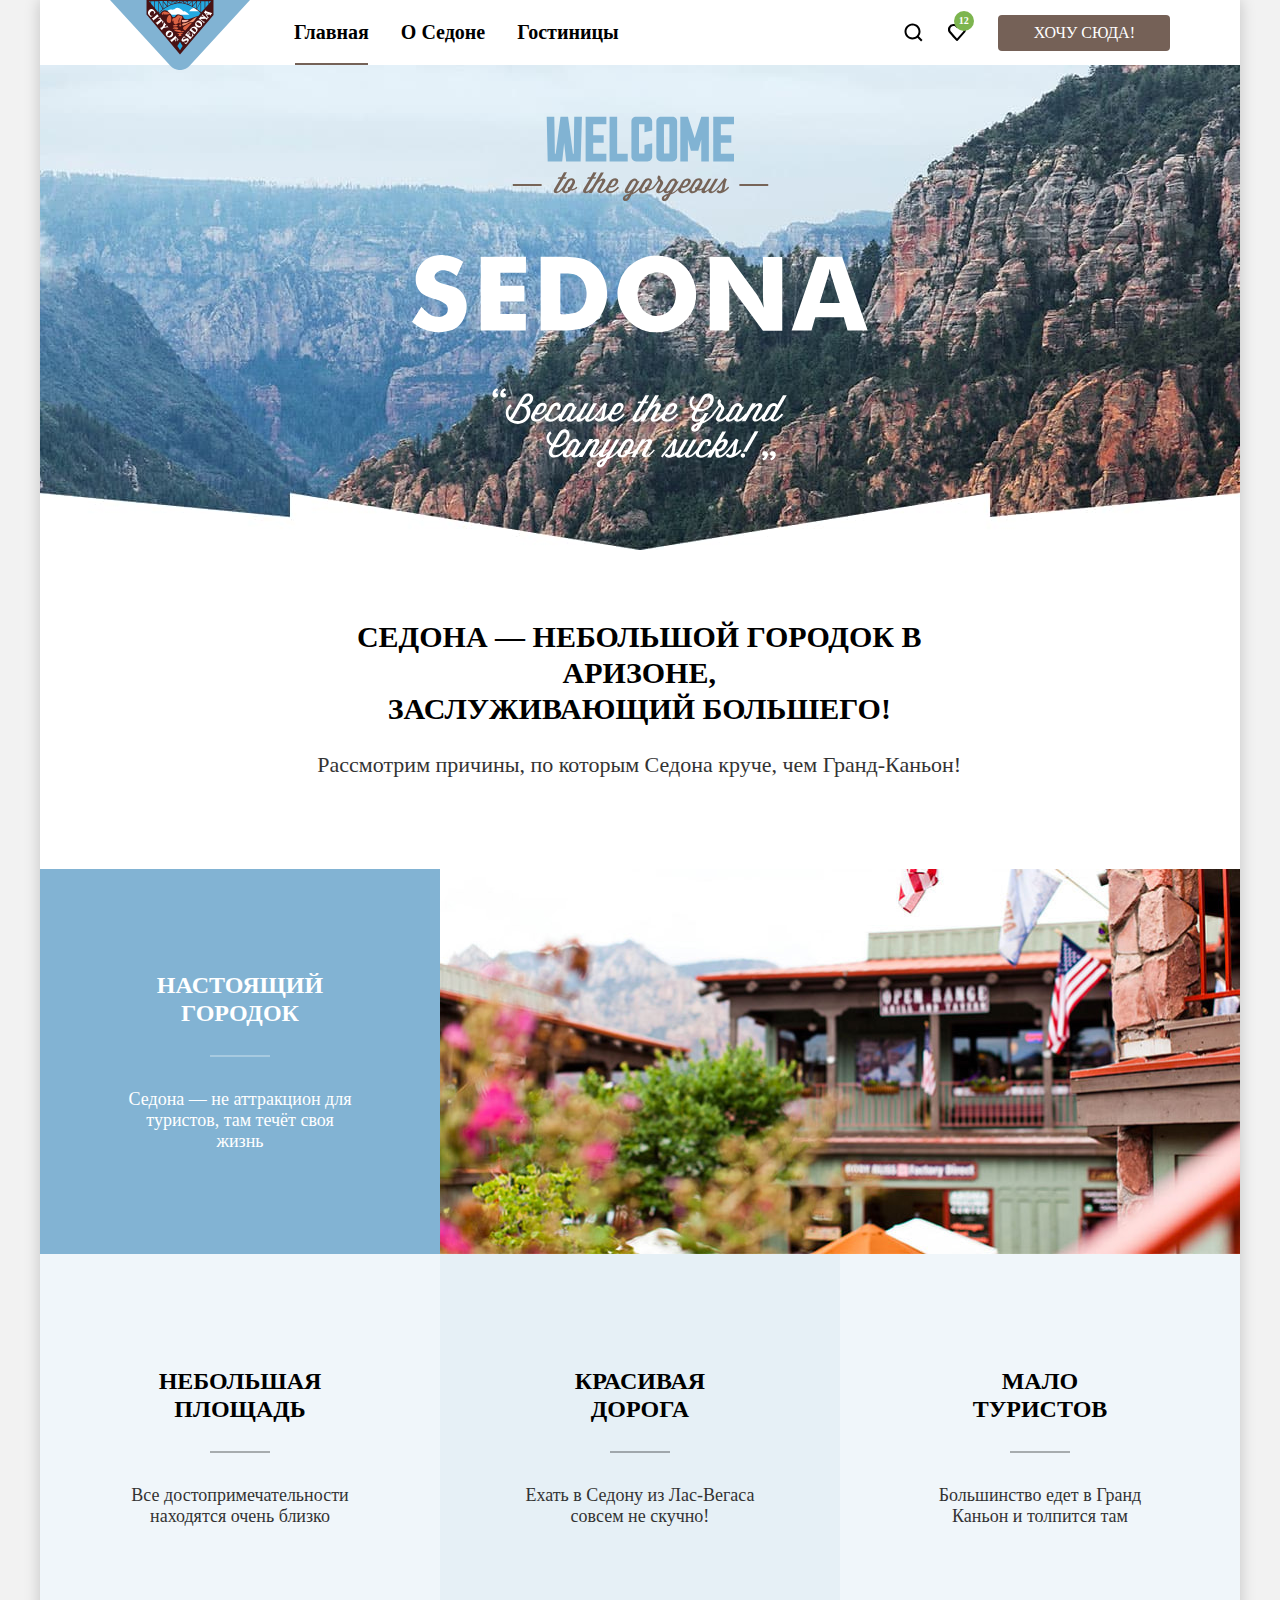
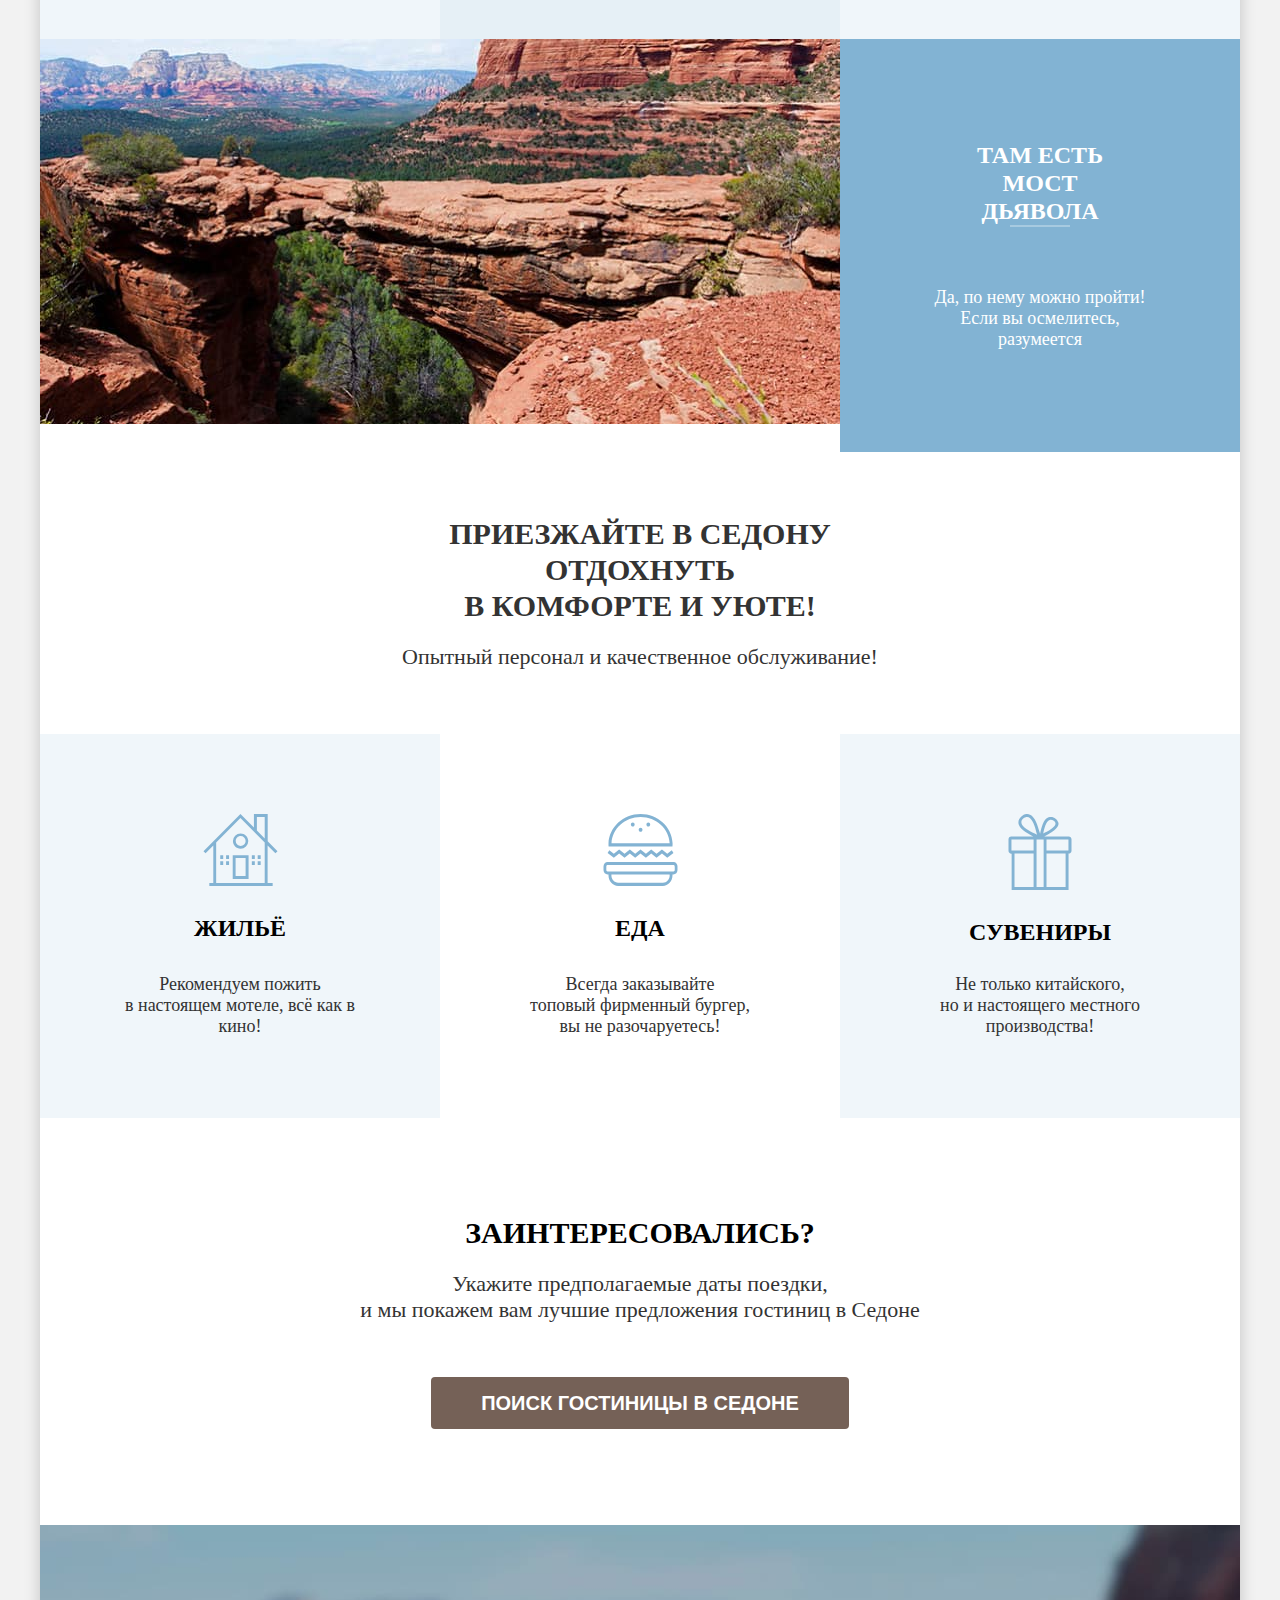
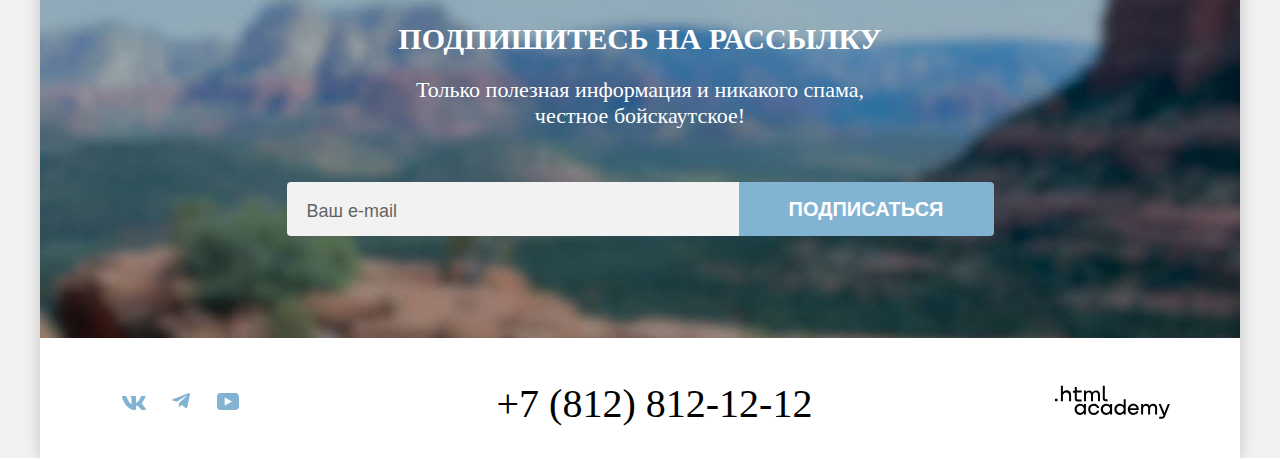
==== index.html @ 68b3a7fa "Фикс" ====
<!DOCTYPE html>
<html lang="ru">

  <head>
    <meta charset="utf-8">
    <meta http-equiv="X-UA-Compatible" content="IE=edge">
    <meta name="viewport" content="width=device-width, initial-scale=1.0">
    <title>HTML Academy: Седона</title>
    <link rel="stylesheet" href="styles/styles.css">
    <link rel="icon" href="favicon.ico">
    <link rel="icon" type="image/png" href="images/favicon.png">
  </head>

  <body>
    <header class="page-header" data-test="header">
      <nav class="navigation">
        <a href="index.html" class="logo">
          <img src="images/logo.svg" alt="Логотип города Седона" width="140" height="70">
        </a>
        <ul class="navigation-list">
          <li class="navigation-item">
            <a class="navigation-link current-link" href="index.html">Главная</a>
          </li>
          <li class="navigation-item">
            <a class="navigation-link" href="#">О Седоне</a>
          </li>
          <li class="navigation-item">
            <a class="navigation-link" href="catalog.html">Гостиницы</a>
          </li>
        </ul>
        <ul class="navigation-list navigation-user">
          <li class="navigation-item">
            <a class="navigation-link navigation-search" href="#">
              <span class="visually-hidden">
                Поиск
              </span>
            </a>
          </li>
          <li class="navigation-item">
            <a class="navigation-link navigation-favourite" href="#">
              <span class="visually-hidden">
                Понравилось
              </span>
              <span class="favourite-count">12</span>
            </a>
          </li>
        </ul>
        <div class="link-wrapper">
          <a class="booking-hotel" href="#">Хочу сюда!</a>
        </div>
      </nav>
    </header>
    <main class="main main-container" data-test="main">
      <div class="page-container">
        <section class="hero" data-test="hero">
          <h1 class="visually-hidden">Отдых в Седоне</h1>
          <div class="hero-image-wrapper">
            <img class="hero-image" src="images/hero-title.svg" width="457" height="352"
              alt="Добро пожаловать в великолепную Седону, Потому что Гранд-Каньон отстой!">
          </div>
        </section>
        <section class="advantage" id="advantage" data-test="advantages">
          <div class="hero-wrapper">
            <h2 class="hero-subtitle">Седона — небольшой городок в Аризоне,<br>
              заслуживающий большего!</h2>
            <p class="hero-description">Рассмотрим причины, по которым Седона круче, чем Гранд-Каньон!</p>
          </div>
          <div class="advantage-photo-wrapper">
            <div class="advantage-item advantage-text-wrapper">
              <h3 class="advantage-h3 advantage-photo-h3">Настоящий городок</h3>
              <p>Седона — не аттракцион для туристов, там течёт своя жизнь</p>
            </div>
            <div class="advantage-img">
              <img src="images/photo-1.jpg" alt="Фото города" width="800" height="385">
            </div>
          </div>
          <div class="advantage-card-wrapper">
            <div class="advantage-item">
              <h3 class="advantage-h3 advantage-h3-separator">Небольшая площадь</h3>
              <p class="advantage-card-p">Все достопримечательности находятся очень близко</p>
            </div>
            <div class="advantage-item">
              <h3 class="advantage-h3 advantage-h3-separator">Красивая дорога</h3>
              <p class=" advantage-card-p">Ехать в Седону из Лас-Вегаса совсем не скучно!</p>
            </div>
            <div class="advantage-item">
              <h3 class="advantage-h3 advantage-h3-separator">Мало туристов</h3>
              <p class=" advantage-card-p">Большинство едет в Гранд Каньон и толпится там</p>
            </div>
          </div>
          <div class="advantage-photo-wrapper">
            <div class="advantage-img">
              <img src="images/photo-2.jpg" alt="Фото каньона" width="800" height="385">
            </div>
            <div class="advantage-item advantage-text-wrapper">
              <h3 class="advantage-h3 dvantage-photo-h3">Там есть<br> мост дьявола</h3>
              <p>Да, по нему можно пройти! Если вы осмелитесь, разумеется</p>
            </div>
          </div>
          <div class="advantage-item slogan">
            <h2 class="slogan-name">Приезжайте в Седону отдохнуть<br> в комфорте и уюте!</h2>
            <p>Опытный персонал и качественное обслуживание!</p>
          </div>
          <ul class="advantage-list">
            <li class="advantage-item">
              <img src="images/house.svg" alt="Дом" width="75" height="72">
              <h3 class="recommend-h3">Жильё</h3>
              <p>Рекомендуем пожить в&nbsp;настоящем мотеле, всё&nbsp;как&nbsp;в кино!</p>
            </li>
            <li class="advantage-item">
              <img src="images/food.svg" alt="Бургер" width="75" height="72">
              <h3 class="recommend-h3">Еда</h3>
              <p>Всегда заказывайте<br>топовый фирменный бургер, вы не разочаруетесь!</p>
            </li>
            <li class="advantage-item">
              <img src="images/present.svg" alt="Подарок" width="64" height="76">
              <h3 class="recommend-h3 souvenir">Сувениры</h3>
              <p>Не только китайского, но&nbsp;и&nbsp;настоящего местного производства!</p>
            </li>
          </ul>
        </section>
        <section class="hotel-search" data-test="search">
          <div class="hotel-search-container">
            <h2 class="hotel-search-title">Заинтересовались?</h2>
            <p class="hotel-search-description">Укажите предполагаемые даты поездки,<br>
              и мы покажем вам лучшие предложения гостиниц в Седоне</p>
            <button class="search-button">
              Поиск гостиницы в Седоне
            </button>
          </div>
        </section>
        <section class="subscribe" data-test="subscribe">
          <div class="subscribe-container">
            <h2>Подпишитесь на рассылку</h2>
            <p>Только полезная информация и никакого спама, честное бойскаутское!</p>
            <form action="https://echo.htmlacademy.ru/" method="post">
              <input class="mail-input" type="email" name="email" id="email" placeholder="Ваш e-mail">
              <input class="subscribe-button" type="submit" value="Подписаться">
            </form>
          </div>
        </section>
      </div>
    </main>
    <footer class="footer" data-test="footer">
      <div class="footer-container">
        <ul class="social-list">
          <li class="social-item">
            <a class="social-link vk" href="https://vk.com/htmlacademy">
              <svg class="social-link-image" aria-hidden="true" focusable="false" xmlns="http://www.w3.org/2000/svg"
                width="24" height="14" fill="#83B3D3" viewBox="0 0 24 14">
                <path fill-rule="evenodd"
                  d="M23.45.95c.17-.55 0-.95-.8-.95h-2.62c-.67 0-.98.35-1.14.73 0 0-1.34 3.2-3.23 5.27-.61.6-.89.8-1.22.8-.17 0-.42-.2-.42-.74V.95c0-.66-.18-.95-.74-.95H9.15c-.42 0-.67.3-.67.6 0 .61.95.76 1.05 2.5v3.8c0 .84-.16.99-.5.99-.88 0-3.05-3.21-4.33-6.89-.25-.71-.5-1-1.17-1H.9C.15 0 0 .35 0 .73c0 .68.89 4.07 4.14 8.55C6.32 12.34 9.38 14 12.15 14c1.67 0 1.88-.37 1.88-1v-2.32c0-.73.16-.88.69-.88.38 0 1.05.2 2.61 1.67C19.11 13.22 19.4 14 20.41 14h2.62c.75 0 1.13-.37.91-1.1-.24-.72-1.09-1.77-2.21-3.02-.62-.7-1.54-1.47-1.81-1.86-.4-.49-.28-.7 0-1.14 0 0 3.2-4.43 3.53-5.93Z"
                  clip-rule="evenodd" />
              </svg>
            </a>
          </li>
          <li class="social-item">
            <a class="social-link telegram" href="https://t.me/htmlacademy">
              <svg class="social-link-image" aria-hidden="true" focusable="false" xmlns="http://www.w3.org/2000/svg"
                width="18" height="16" viewBox="0 0 18 16" fill="#83B3D3">
                <path
                  d="M16.79.1.84 6.25c-1.09.43-1.08 1.04-.2 1.31l4.1 1.28 9.47-5.98c.44-.27.85-.12.52.18L7.05 9.96l-.28 4.22c.41 0 .6-.19.83-.41l1.99-1.93 4.13 3.05c.77.42 1.31.2 1.5-.7l2.72-12.8c.28-1.12-.43-1.62-1.16-1.3Z" />
              </svg>
            </a>
          </li>
          <li class="social-item">
            <a class="social-link youtube" href="https://www.youtube.com/user/htmlacademyru">
              <svg class="social-link-image" aria-hidden="true" focusable="false" xmlns="http://www.w3.org/2000/svg"
                width="22" height="17" fill="#83B3D3" viewBox="0 0 22 17">
                <path
                  d="M18.6 0H3.18C1.31 0 0 1.6 0 3.4v10.1C0 15.4 1.31 17 3.17 17h15.66c1.64 0 3.17-1.6 3.17-3.4V3.4C21.78 1.6 20.47 0 18.6 0ZM7.67 12.54V4.46L15 8.5l-7.33 4.04Z" />
              </svg>
            </a>
          </li>
        </ul>
        <address class=”phone”>
          <a class="phone-link" href="tel:+78128121212">+7 (812) 812-12-12</a>
        </address>
        <a href="https://htmlacademy.ru/" class="logo-htmlacademy">
          <svg class="copyright" xmlns="http://www.w3.org/2000/svg" aria-hidden="true" focusable="false" width="115"
            height="34" fill="#000" viewBox="0 0 115 34">
            <path
              d="M0 13.72v2.6h2.5v-2.6H0ZM11.6 5.32c-1.6 0-2.8.7-3.6 1.7h-.1V.82h-2v15.5h2v-5.3c0-2.1 1.3-3.6 3.3-3.6 1.8 0 2.9 1.4 2.9 3.2v5.7h2v-6.1c.1-3-1.8-4.9-4.5-4.9ZM26.6 5.62h-4.8v-3.7h-2v3.8h-1.9v2h1.9v6c0 1.7 1 2.7 2.7 2.7h4.1v-2h-3.7c-.7 0-1.1-.4-1.1-1.1v-5.7h4.8v-2ZM41.1 5.42c-1.6 0-2.9.8-3.5 2.1h-.1c-.6-1.2-1.8-2.1-3.4-2.1-1.4 0-2.5.8-3.1 1.8h-.1v-1.6H29v10.6h2v-5.4c0-2 1-3.5 2.6-3.5 1.5 0 2.4 1 2.4 2.6v6.3h2v-5.6c0-2.4 1.4-3.3 2.6-3.3 1.5 0 2.4 1 2.4 2.6v6.3h2v-6.5c.1-2.5-1.4-4.3-3.9-4.3ZM47.8 13.52c0 1.7 1 2.7 2.8 2.7h2v-2h-1.7c-.7 0-1.1-.4-1.1-1.1V.82h-2v12.7ZM28.9 20.52c-.9-1.1-2.2-1.8-3.9-1.8-3.1 0-5.4 2.3-5.4 5.6s2.3 5.6 5.4 5.6c1.8 0 3-.8 3.8-1.9h.1v1.6h2v-10.6h-2v1.5Zm-3.6 7.4c-2.2 0-3.6-1.6-3.6-3.6s1.4-3.6 3.6-3.6 3.6 1.6 3.6 3.6c0 1.9-1.4 3.6-3.6 3.6ZM44.2 22.82c-.5-2.4-2.6-4.1-5.4-4.1a5.4 5.4 0 0 0-5.6 5.6c0 3.1 2.2 5.6 5.6 5.6 2.8 0 4.9-1.8 5.4-4.2h-2.1a3.4 3.4 0 0 1-3.3 2.3c-2.2 0-3.6-1.6-3.6-3.6s1.4-3.6 3.6-3.6c1.6 0 2.8 1 3.3 2.2h2.1v-.2ZM55.1 20.52c-.9-1.1-2.2-1.8-3.9-1.8-3.1 0-5.4 2.3-5.4 5.6s2.3 5.6 5.4 5.6c1.8 0 3-.8 3.8-1.9h.1v1.6h2v-10.6h-2v1.5Zm-3.6 7.4c-2.2 0-3.6-1.6-3.6-3.6s1.4-3.6 3.6-3.6 3.6 1.6 3.6 3.6c0 1.9-1.5 3.6-3.6 3.6ZM68.7 20.62c-.9-1.1-2.2-1.9-3.9-1.9-3.1 0-5.4 2.3-5.4 5.6s2.2 5.6 5.4 5.6c1.7 0 3-.8 3.8-1.8h.1v1.5h2v-15.4h-2v6.4Zm-3.6 7.3c-2.2 0-3.6-1.6-3.6-3.6s1.4-3.6 3.6-3.6 3.6 1.6 3.6 3.6c-.1 2-1.5 3.6-3.6 3.6ZM78.3 18.72c-3.3 0-5.5 2.5-5.5 5.6 0 3 2.1 5.6 5.5 5.6 2.5 0 4.5-1.3 5.2-3.6h-2.1c-.5 1-1.6 1.6-3 1.6-1.9 0-3.3-1.3-3.4-2.9h8.8c.2-3.6-2-6.3-5.5-6.3Zm0 1.9c1.7 0 3 1 3.3 2.6h-6.5c.3-1.5 1.5-2.6 3.2-2.6ZM98.2 18.72c-1.6 0-2.9.8-3.6 2h-.1c-.6-1.2-1.8-2-3.4-2-1.4 0-2.5.7-3.1 1.8v-1.5h-1.9v10.6h2v-5.4c0-2 1-3.4 2.6-3.5 1.5 0 2.4 1 2.4 2.6v6.3h2v-5.6c0-2.4 1.4-3.3 2.6-3.3 1.5 0 2.4 1 2.4 2.6v6.3h2v-6.5c.1-2.6-1.4-4.4-3.9-4.4ZM109.4 27.82l-3.6-8.9h-2.2l4.8 11.6c-.3.9-.7 1.2-1.7 1.2h-2.5v2h2.5c1.8 0 2.8-.8 3.5-2.6l4.7-12.2h-2.1l-3.4 8.9Z" />
          </svg>
        </a>
      </div>
    </footer>

    <div class="modal-container hidden">
      <div class="modal modal-booking modal-container-close">
        <button class="modal-close-button">
          <span class="visually-hidden">Закрыть</span>
          <svg width="15" height="15" viewBox="0 0 15 15" fill="black" xmlns="http://www.w3.org/2000/svg">
            <path
              d="M14.4905 1.78288L13.1982 0.49057L7.49048 6.19826L1.78279 0.49057L0.490479 1.78288L6.19817 7.49057L0.490479 13.1983L1.78279 14.4906L7.49048 8.78288L13.1982 14.4906L14.4905 13.1983L8.78279 7.49057L14.4905 1.78288Z" />
          </svg>
        </button>
        <section class="modal-content">
          <h2 class="modal-title">Поиск гостиницы в Седоне</h2>
          <form class="form-auth" action="https://echo.htmlacademy.ru/" method="post">
            <p class="field">
              <label class="subtitle-booking-check" for="booking-check">Дата заезда:</label>
              <input class="booking-form-field field" value="27 апреля 2020" type="text" id="booking-check"
                name="booking-check">
              <button class="booking-button-calendar" type="button"></button>
            </p>
            <span class="error">Мы не можем отправить вас в прошлое.</span>
            <p class="field">
              <label class="subtitle-booking-check" for="booking-departure">Дата выезда:</label>
              <input class="booking-form-field" value="1 сентября 2023" type="text" id="booking-departure"
                name="booking-departure">
              <button class="booking-button-calendar" type="button"></button>
            </p>
            <span class="free-room">На эти даты есть свободные номера. Пока есть.</span>
            <div class="count-wrapper">
              <p class="field auth-form-user-options">
                <label class="booking-form-input control">
                  <span class="control-label">Взрослые:</span>
                  <input class="number-passenger input-adults" type="number" value="2" name="firm-storе">
                </label>
                <label class="booking-form-button">
                  <button class="minus-button" type="button">
                    <svg class="minus-button-img" width="14" height="2" viewBox="0 0 14 2" fill="none"
                      xmlns="http://www.w3.org/2000/svg">
                      <path d="M0 0L0 2L14 2V0L0 0Z" fill="#756157" fill-opacity="0.3" />
                    </svg>
                  </button>
                </label>
                <label class="booking-form-button">
                  <button class="plus-button" type="button">
                    <svg class="plus-button-img" width="14" height="14" viewBox="0 0 14 14" fill="none"
                      xmlns="http://www.w3.org/2000/svg">
                      <path d="M14 6H8V0H6V6H0V8H6V14H8V8H14V6Z" fill="#756157" fill-opacity="0.3" />
                    </svg>
                  </button>
                </label>
              </p>
              <div class="field auth-form-user-options">
                <span class="form-label">
                  <span class="booking-form-input control">
                    <span class="control-label children">Дети:</span>
                    <input class="number-passenger" value="2" type="number" name="firm-storе">
                    <label class="booking-form-button">
                      <button class="negative-button-child second-negative-button-child" type="button">
                        <svg class="negative-button-icon" width="14" height="2" viewBox="0 0 14 2" fill="none"
                          xmlns="http://www.w3.org/2000/svg">
                          <path d="M0 0L0 2L14 2V0L0 0Z" fill="#756157" fill-opacity="0.3" />
                        </svg>
                      </button>
                    </label>
                    <label class="booking-form-button">
                      <button class="plus-button-child second-plus-button-child" type="button">
                        <svg class="plus-button-icon" width="14" height="14" viewBox="0 0 14 14" fill="none"
                          xmlns="http://www.w3.org/2000/svg">
                          <path d="M14 6H8V0H6V6H0V8H6V14H8V8H14V6Z" fill="#756157" fill-opacity="0.3" />
                        </svg>
                      </button>
                    </label>
                    <span class="tooltip">
                      <button class="tooltip-toggle" type="button" aria-labelledby="tooltip-label-date">
                        <svg class="tooltip-icon" width="2" height="12" viewBox="0 0 2 12" fill="white"
                          xmlns="http://www.w3.org/2000/svg">
                          <path fill-rule="evenodd" clip-rule="evenodd" d="M0 0H2V2H0V0ZM2 12H0V3H2V12Z" />
                        </svg>
                      </button>
                      <span class="tooltip-text" role="tooltip" id="tooltip-label-date">Укажите количество детей,
                        которые будут с вами, возраст которых от 6 до 18 лет. Дети до 6 лет размещаются
                        бесплатно.</span>
                    </span>
                  </span>
                </span>
              </div>
            </div>
            <a class="booking-form-search" href="#">Найти</a>
          </form>
        </section>
      </div>
    </div>
    <script src="js/script.js"></script>
  </body>

</html>
---- styles/styles.css ----
/* Fonts */

  @font-face {
    font-family: "PT Sans";
    font-style: normal;
    font-weight: 400;
    src: url("../fonts/ptsans-400.woff2") format("woff2");
    font-display: swap;

  }

  @font-face {
    font-family: "PT Sans";
    font-style: normal;
    font-weight: 700;
    src: url("../fonts/ptsans-700.woff2") format("woff2");
    font-display: swap;
  }

  html {
    height: 100%;
    background-color: #F2F2F2;
  }

  body {
    background-color: #ffffff;
    color: #333333;
    width: 1200px;
    margin: 0 auto;
    box-shadow: 0 0 15px rgba(0, 0, 0, 0.2);

    display: flex;
    flex-direction: column;
    min-height: 100%;

    font-family: "PT Sans";
    font-size: 18px;
    line-height: 21px;
  }

  .number-passenger,
  .price-form-field::-webkit-outer-spin-button,
  .number-passenger,
  .price-form-field::-webkit-inner-spin-button {
    -webkit-appearance: none;
    margin: 0;
  }

  .number-passenger,
  .price-form-field {
    -moz-appearance: textfield;
  }

  .number-passenger,
  .price-form-field:hover,
  .number-passenger,
  .price-form-field:focus {
    -moz-appearance: number-input;
  }

  .visually-hidden {
    position: absolute;
    width: 1px;
    height: 1px;
    margin: -1px;
    padding: 0;
    border: 0;
    overflow: hidden;
  }

  /* Header */

  .page-header {
    background-color: #ffffff;
    color: #000000;
  }

  /* Navigation */

  .navigation {
    display: flex;
    max-width: 1060px;
    margin: 0 auto;
  }

  .navigation-list {
    display: flex;
    flex-wrap: wrap;
    width: 507px;
    margin: 0;
    padding: 0;
    margin-left: 28px;
    list-style: none;
  }

  .logo {
    margin-bottom: -10px;
    width: 140px;
    z-index: 1;
  }

  .navigation-user {
    display: flex;
    flex-wrap: wrap;
    margin: 0;
    padding: 0;
    margin-left: auto;
    width: 100px;
    list-style: none;
  }

  .navigation-link {
    display: block;
    padding: 20px 16px;
    font-weight: 700;
    font-size: 20px;
    line-height: 24px;
    text-transform: capitalize;
    color: #000000;
    text-decoration: none;
  }

  .current-link {
    position: relative;
  }

  .current-link::after {
    content: "";
    position: absolute;
    right: 17px;
    left: 17px;
    bottom: -1px;
    height: 2px;
    background-color: #756257;
  }

  .navigation-user .navigation-link {
    min-width: 20px;
    min-height: 20px;
  }

  .navigation-search,
  .navigation-favourite {
    background-image: url("../images/search.svg");
    background-color: #ffffff;
    background-repeat: no-repeat;
    background-position: center;
    cursor: pointer;
    padding: 22px 12px;
  }

  .navigation-favourite {
    position: relative;
    background-image: url("../images/favorite.svg");
  }

  .favourite-count {
    position: absolute;
    text-decoration: none;
    font-size: 10px;
    line-height: 10px;
    color: #FFFFFF;
    background-color: #7DB54F;
    padding: 5px;
    box-sizing: border-box;
    min-width: 20px;
    min-height: 20px;
    border-radius: 10px;
    top: 11.4px;
    left: 19px;
  }

  .link-wrapper {
    display: flex;
    align-items: center;
  }

  .booking-hotel {
    display: inline-block;
    font-size: 16px;
    line-height: 20px;
    border-radius: 4px;
    color: #FFFFFF;
    background-color: #756157;
    text-decoration: none;
    text-align: center;
    text-transform: uppercase;
    margin-left: 7px;
    padding: 8px 35px 8px 36px;
  }

  .booking-hotel:hover,
  .booking-hotel:focus {
    background-color: #615048;
  }

  .booking-hotel:active {
    color: rgba(255, 255, 255, 0.3);
    background-color: #756157;
  }

  .booking-hotel:disabled {
    background-color: #E5E5E5;
  }

  /* Main */

  .main-container {
    flex-grow: 1;
  }

  .page-container {
    width: 1200px;
    margin: 0 auto;
  }

  /* Hero */

  .hero-image-wrapper {
    background-image: url("../images/hero-index.jpg");
    background-color: #6587ad;
    min-height: 485px;
    background-repeat: no-repeat;
    background-size: cover;
  }

  .hero-image {
    display: block;
    margin: 0 auto;
    padding-top: 51px;
  }

  .hero-wrapper {
    padding: 69px 271.5px 69px 270px;
  }

  .hero-subtitle {
    margin-top: 0;
    margin-bottom: 25px;
    text-align: center;
    text-transform: uppercase;
    font-size: 30px;
    line-height: 36px;
    color: #000000;
  }

  .hero-description {
    margin-top: 0;
    font-size: 22px;
    line-height: 26px;
    text-align: center;
  }

  /* Advantages */

  .advantage {
    display: flex;
    flex-direction: column;
  }

  .advantage-photo-wrapper {
    display: flex;
    flex-direction: row;
  }

  .advantage-photo-wrapper .advantage-item {
    display: flex;
    flex-direction: column;
    justify-content: center;
    padding: 102px 85px;
  }

  .advantage-card-wrapper {
    display: flex;
    flex-direction: row;
  }

  .advantage-card-wrapper .advantage-item {
    position: relative;
    width: 230px;
    background-color: #83B3D31F;
    padding: 112.5px 85px;
  }

  .advantage-card-wrapper .advantage-item:nth-child(2n) {
    background-color: #83B3D333;
  }

  .advantage-item {
    background-color: #82B3D3;
    position: relative;
    min-width: 230px;
    padding: 112.5px 85px;
  }

  .advantage-h3-separator:after {
    position: absolute;
    content: '';
    top: 196.5px;
    left: 170px;
    width: 60px;
    height: 2px;
    background-color: rgba(0, 0, 0, 0.3);
    ;
  }


  .advantage-text-wrapper {
    position: relative;
    width: 400px;
    padding: 102px 85px;
    background-color: #82B3D3;
  }

  .advantage-text-wrapper::after {
    position: absolute;
    content: '';
    top: 186px;
    left: 170px;
    width: 60px;
    height: 2px;
    background-color: rgba(255, 255, 255, 0.3);
  }

  .advantage-img {
    display: inherit;
  }

  .advantage-h3 {
    width: 175px;
    font-size: 24px;
    line-height: 28px;
    text-align: center;
    text-transform: uppercase;
    color: #ffffff;
    margin: 0 auto 62px auto;
  }

  .advantage-card-wrapper .advantage-h3 {
    color: #000000;
  }

  .advantage-photo-h3 {
    width: 172px;
  }

  .advantage-card-p {
    margin: 0 auto;
  }

  .advantage-item .advantage-card-p {
    color: #333333;
  }

  .advantage-card-wrapper .advantage-separator {
    background: rgba(0, 0, 0, 0.30);

  }

  .advantage-item p {
    text-align: center;
    color: #FFFFFF;
    margin: 0;
  }

  .slogan {
    background-color: #FFFFFF;
    padding: 64px 347.5px;
    position: inherit;
  }

  .slogan-name {
    font-size: 30px;
    line-height: 36px;
    text-align: center;
    text-transform: uppercase;
    margin: 0;
    margin-bottom: 20px;
  }

  .slogan p {
    color: #333333;
    font-size: 22px;
    line-height: 26px;
    margin: 0;
  }

  .advantage-list .advantage-item {
    background: rgba(131, 179, 211, 0.12);
  }

  .advantage-list .advantage-item:nth-child(2n) {
    background-color: #FFFFFF;
  }

  .advantage-list .advantage-item {
    padding: 80px 85px 81px 85px;
    position: inherit;
  }

  .advantage-list {
    display: flex;
    justify-content: space-between;
    margin: 0;
    padding: 0;
    list-style: none;
  }

  .advantage-list img {
    display: block;
    margin: 0 auto;
    margin-bottom: 28px;
  }

  .recommend-h3 {
    font-weight: 700;
    font-size: 24px;
    line-height: 28px;
    text-align: center;
    text-transform: uppercase;
    color: #000000;
    margin: 0;
    margin-bottom: 32px;
  }

  .souvenir {
    margin-bottom: 28px;
  }

  .advantage-list p {
    color: #333333;
    margin: 0;
  }

  /* Search */

  .hotel-search-container {
    display: flex;
    flex-direction: column;
    width: 592px;
    padding: 96.5px 304px;
    align-items: center;
    margin: 0 auto;
  }

  .hotel-search-title {
    font-weight: 700;
    font-size: 30px;
    line-height: 36px;
    text-align: center;
    text-transform: uppercase;
    color: #000000;
    margin: 0;
    margin-bottom: 20px;
  }

  .hotel-search-description {
    font-size: 22px;
    line-height: 26px;
    text-align: center;
    margin: 0;
    margin-bottom: 54px;
  }

  .search-button {
    border: none;
    background-color: #756157;
    border-radius: 4px;
    cursor: pointer;
    font-family: 'PT Sans', sans-serif;
    font-weight: 700;
    font-size: 20px;
    line-height: 36px;
    text-align: center;
    text-transform: uppercase;
    color: #FFFFFF;
    padding: 8px 50px;
    margin: 0;
  }

  .search-button:hover,
  .search-button:focus {
    background-color: #615048;
  }

  .search-button:active {
    color: rgba(255, 255, 255, 0.3);
    background-color: #756157;
  }

  .search-button:disabled {
    background-color: #E5E5E5;
  }

  /* Subscribe */

  .subscribe {
    background-image: url("../images/subscribe.jpg");
    background-color: #90aab9;
    background-repeat: no-repeat;
    background-size: cover;
  }

  .subscribe-catalog {
    background-image: none;
  }

  .subscribe-container {
    display: flex;
    padding: 96px 258px 102px 258px;
    flex-direction: column;
    justify-content: center;
    align-items: center;
  }

  .subscribe-light {
    background-color: #FFFFFF;
    padding-bottom: 103px;
  }

  .subscribe h2 {
    margin: 0;
    font-size: 30px;
    line-height: 36px;
    text-transform: uppercase;
    color: #FFFFFF;
    text-align: center;
    margin-bottom: 20px;
  }

  .subscribe p {
    margin: 0;
    width: 475px;
    font-size: 22px;
    line-height: 26px;
    text-align: center;
    color: #FFFFFF;
    margin-bottom: 52.5px;
  }

  .subscribe-catalog h2 {
    color: #000000;
  }

  .subscribe-catalog p {
    color: #333333;
  }

  .subscribe form {
    display: flex;
    flex-direction: row;
    justify-content: center;
  }

  .mail-input {
    width: 410px;
    margin: 0;
    border-radius: 4px 0 0 4px;
    border: none;
    padding: 23px 22px 16px 20px;
    background: #F2F2F2;
  }

  .mail-input::placeholder {
    color: #000000;
    font-family: 'PT Sans', sans-serif;
    font-weight: 400;
    font-size: 18px;
    opacity: 0.6;
    line-height: 24px;
  }

  .subscribe-button {
    cursor: pointer;
    margin: 0;
    background: #82B3D3;
    border-radius: 0 4px 4px 0;
    border: none;
    padding: 8px 50px;
    font-family: 'PT Sans', sans-serif;
    color: #FFFFFF;
    font-weight: 700;
    font-size: 20px;
    font-style: normal;
    line-height: 36px;
    text-align: center;
    text-transform: uppercase;
  }

  .subscribe-button:hover,
  .subscribe-button:focus {
    background-color: #68A2CA;
  }

  .subscribe-button:active {
    color: rgba(255, 255, 255, 0.3);
    background-color: #82B3D3;
  }

  .subscribe-button:disabled {
    background-color: #E5E5E5;
  }

  /* Footer */

  .footer-container {
    display: flex;
    justify-content: space-between;
    align-items: center;
    width: 1060px;
    margin: 0 auto;
    padding: 43px 70px 30px 70px;
  }

  .social-list {
    display: flex;
    align-items: center;
    flex-wrap: wrap;
    margin: 0;
    margin-right: auto;
    padding: 0;
    list-style: none;
    width: 156px;
  }

  .social-link {
    display: block;
  }

  .social-link-image:hover,
  .social-link-image:focus {
    fill: #68A2CA;
  }

  .social-link-image:active {
    fill: rgba(104, 162, 202, 0.3);
  }

  .vk {
    padding: 13px 11.67px;
  }

  .telegram {
    padding: 12px 14.67px 12.9px 14.67px;
  }

  .youtube {
    padding: 11.5px 12.67px;
  }

  .logo-htmlacademy {
    margin-left: auto;
    width: 115px;
  }

  .footer address {
    margin: 0 auto;
  }

  .footer .phone-link {
    padding: 14px 12px 14px 0;
    font-size: 40px;
    line-height: 40px;
    color: #000000;
    text-align: center;
    text-transform: uppercase;
    text-decoration: none;
    font-style: normal;
  }

  .phone-link:hover,
  .phone-link:focus {
    color: #756157;
  }

  .phone-link:active {
    color: rgba(117, 97, 87, 0.3);
  }

  .copyright:hover,
  .copyright:focus {
    fill: #756157;
  }

  .copyright:active {
    fill: rgba(117, 97, 87, 0.3);
  }


  /* |----CATALOG----| */

  .filter *,
  *::after,
  *::before {
    box-sizing: border-box;
  }

  /* Breadcrumbs */

  .filter {
    background-image: url("../images/hero-catalog.jpg");
    background-color: #6a8cb2;
    background-repeat: no-repeat;
    background-size: cover;
    padding: 35px 70px 58px;
    color: #FFFFFF;
    margin-bottom: 50px;
  }

  .filter h1 {
    font-weight: 700;
    font-size: 60px;
    line-height: 78px;
    margin: 0;
    padding: 0;
    margin-bottom: 8px;
  }

  .breadcrumbs {
    display: flex;
    align-items: flex-start;
    margin-bottom: 38px;
    gap: 10px;
  }

  .breadcrumbs-link {
    font-size: 16px;
    color: #FFFFFF;
  }


  .breadcrumbs-link,
  .breadcrumbs-link:focus {
    display: flex;
    text-decoration: none;
    gap: 11px;
    font-weight: 400;
    font-size: 16px;
    align-items: center;
    color: #FFFFFF;
  }

  .breadcrumbs-link:not(:last-child)::after {
    content: "";
    width: 8px;
    height: 11px;
    background-image: url("../images/breadcrumbs_arrow.svg");
    background-color: #4f789c;
    background-repeat: no-repeat;
    background-position: center;
  }

  .breadcrumbs-link:hover {
    color: #FFFFFF90;
  }

  .breadcrumbs-link:active {
    color: #FFFFFF4D;
  }

  /* Filters */

  .form {
    display: flex;
  }

  .filter-form {
    margin: 0;
    padding: 0;
    border: none;
  }

  .filter-form:first-child {
    width: 150px;
    margin-right: 70px;
  }

  .filter-form:nth-child(2) {
    width: 151px;
    margin-right: 151px;
  }

  .filter-form-name {
    margin: 0;
    padding: 0 0 33px;
  }

  /* Checkbox and Radio */

  .checkbox-container,
  .radio-container {
    display: block;
    position: relative;
    cursor: pointer;
    user-select: none;
    font-family: inherit;
    font-weight: 400;
    line-height: 23px;
    font-size: 18px;
    margin-bottom: 16px;
    padding-left: 36px;
  }

  .checkbox,
  .radio {
    position: absolute;
    opacity: 0;
  }

  .checkbox-style {
    position: absolute;
    border-radius: 4px;
    background-color: #FFFFFF;
    height: 20px;
    width: 20px;
    top: 2px;
    left: 0;
  }

  .checkbox-style::after {
    content: "";
    position: absolute;
    display: none;
  }

  .checkbox-container .checkbox-style::after {
    background-image: url("../images/check.svg");
    width: 12px;
    height: 10px;
    margin: 5px 0 0 4px;
  }

  .checkbox:checked ~ .checkbox-style::after {
    display: block;
    background-position: center;
  }

  .radio-style {
    position: absolute;
    border-radius: 50%;
    left: 0;
    top: 2px;
    height: 20px;
    width: 20px;
    background-color: #FFFFFF;
  }

  .radio-style::after {
    content: "";
    position: absolute;
    display: none;
  }

  .radio-container .radio-style::after {
    background-image: url("../images/radio.svg");
    width: 10px;
    height: 10px;
    margin: 5px 0 0 5px;
  }

  .radio:checked ~ .radio-style::after {
    display: block;
    background-position: center;
  }

  .checkbox-container:hover,
  .radio-container:hover {
    opacity: 0.6;
  }

  .checkbox-container:active,
  .radio-container:active {
    opacity: 0.3;
  }

  .checkbox-container:disabled,
  .radio-container:disabled {
    opacity: 0.6;
    color: #0C4368;
  }

  /* Price */

  .filter-form legend {
    text-transform: capitalize;
    font-family: inherit;
    line-height: 24px;
    font-size: 20px;
    font-weight: 700;
    padding: 0;
  }

  .price-wrapper {
    display: flex;
    gap: 2px;
  }

  .price-form {
    position: relative;
  }

  .price-form-field {
    display: inline;
    position: relative;
    border: 2px solid #F2F2F2;
    width: 143px;
    font-family: inherit;
    background-color: #F2F2F2;
    color: #000000;
    font-weight: 700;
    font-size: 18px;
    outline: none;
    outline-offset: 0;
    padding: 11px 20px;
  }

  .price-form-name {
    position: absolute;
    top: 13px;
    right: 20px;
    color: #0000001D;
    font-family: inherit;
    font-weight: 400;
    font-size: 18px;
    line-height: 24px;
  }

  .price-form-one {
    border-radius: 4px 0 0 4px;
  }

  .price-form-two {
    border-radius: 0 4px 4px 0;
  }

  .price-form-field:hover,
  .price-form-field:active {
    background-color: #E6E6E6;
    border: 2px solid #E6E6E6;
  }

  .price-form-field:focus {
    border: 2px solid #83B3D3;
    background-color: #E6E6E6;
  }

  .filter-form:nth-child(3) {
    display: flex;
    flex-wrap: wrap;
    margin-right: 70px;
  }

  /* Price range */

  .range-scale {
    display: block;
    position: relative;
    background-color: #FFFFFF25;
    width: 287px;
    height: 4px;
    margin-top: 43px;
  }

  .range-bar {
    width: 226px;
    height: 4px;
    background-color: #FFFFFF;
  }

  .range-toggle {
    position: absolute;
    cursor: pointer;
    top: -8px;
    width: 20px;
    height: 20px;
    background-color: #FFFFFF;
    border: none;
    border-radius: 4px;
  }

  .toggle-max {
    margin-left: 208px;
  }

  .range-toggle:focus {
    border: 3px solid #83B3D3;
  }

  .range-toggle:active {
    border: 2px solid #83B3D3;
  }

  /* Price buttons */

  .filter-buttons {
    display: block;
    margin-top: 56px;
  }

  .apply,
  .reset {
    font-family: inherit;
    font-weight: 700;
    line-height: 20px;
    font-size: 16px;
    background: none;
    cursor: pointer;
    text-align: center;
    text-transform: uppercase;
  }

  .reset {
    border: 3px solid #00000000;
    color: #FFFFFF;
    padding: 8px 57px;
  }

  .reset:hover {
    color: #FFFFFF8D;
  }

  .reset:focus {
    border: 3px solid #83B3D3;
    border-radius: 4px;
  }

  .reset:active {
    color: #FFFFFF4D;
  }

  .apply {
    background-color: rgba(130, 179, 211, 1);
    color: #FFFFFF;
    border-radius: 4px;
    border: none;
    padding: 8px 50px;
    margin-bottom: 30px;
  }

  .apply:hover {
    background-color: rgba(104, 162, 202, 1);
  }

  .apply:focus {
    background-color: rgba(104, 162, 202, 1);
  }

  .apply:active {
    background-color: rgba(130, 179, 211, 1);
    color: rgba(255, 255, 255, 0.3);
  }

  /* Catalog */

  .catalog {
    padding: 0 70px;
  }

  .catalog-header-wrapper {
    display: flex;
    position: relative;
    width: 1060px;
    height: 49px;
    margin-bottom: 40px;
  }

  .catalog-sorting {
    display: flex;
    align-items: center;
  }

  .catalog-sorting h2 {
    display: flex;
    flex-wrap: wrap;
    text-transform: uppercase;
    font-weight: 700;
    font-size: 30px;
    line-height: 36px;
    width: 380px;
    margin: 0;
  }

  .sorting-container {
    position: absolute;
    right: 230px;
  }

  .select-list {
    background-image: url("../images/select-arrow.svg");
    background-repeat: no-repeat;
    background-position: center right 14px;
    width: 292px;
    font: inherit;
    color: #333333;
    font-size: 18px;
    line-height: 21px;
    background-color: #FFFFFF;
    border: 2px solid #E5E5E5;
    border-radius: 4px;
    appearance: none;
    cursor: pointer;
    outline: none;
    transition: border 0.2s ease;
    padding: 14px 35px 14px 20px;
  }

  .select-list:hover,
  .select-list:focus {
    border: 2px solid #68A2CA;
  }

  .select-list:disabled {
    border: 2px solid #0000004D;
    color: #0000004D;
  }

  .layout-filters {
    display: flex;
    list-style: none;
    position: absolute;
    right: 0;
    gap: 9px;
    margin: 0;
    padding: 0;
  }

  .layout-button {
    background: none;
    padding: 14px;
    cursor: pointer;
    border: 2px solid #E5E5E5;
    border-radius: 4px;
    transition: ease-in-out 0.3s;
  }


  .current-layout,
  .layout-button,
  .layout-button:active {
    border-color: #000000;
  }

  .layout-button:focus {
    border-color: #68A2CA;
  }

  /* Hotel card  */

  .hotel-list {
    position: relative;
    display: grid;
    grid-template-columns: repeat(3, 340px);
    gap: 20px;
    padding: 0;
    list-style: none;
    margin: 0;
    margin-top: -2px;
    margin-bottom: 83px;
  }

  .hotel-list::after {
    position: absolute;
    content: '';
    bottom: -40px;
    width: 1060px;
    height: 1px;
    background-color: #E6E6E6;
  }

  .hotel-item {
    width: 300px;
    border: 1px solid #E6E6E6;
    border-radius: 4px;
    padding: 20px;
  }

  .hotel-item-photo {
    display: block;
    object-fit: contain;
    margin: 0;
    margin-bottom: 16px;
  }

  .hotel-item-wrapper {
    display: flex;
    justify-content: space-between;
    align-items: center;
    margin: 0;
    margin-bottom: 16px;
  }

  .hotel-item-wrapper:last-child {
    margin-bottom: 0;
  }

  .hotel-h3 {
    color: #000000;
    line-height: 28px;
    font-size: 24px;
    margin: 0;
    margin-bottom: 16px;
  }

  .hotel-link-h3 {
    text-decoration: none;
  }

  .button-favourite {
    cursor: pointer;
    padding: 8px 20px;
    font-family: 'PT Sans', sans-serif;
    background-color: #82B3D3;
    border-radius: 4px;
    border: none;
    font-weight: 700;
    font-size: 16px;
    line-height: 20px;
    text-align: center;
    text-transform: uppercase;
    color: #FFFFFF;
  }

  .button-favourite:hover,
  .button-favourite:focus {
    background-color: #68A2CA;
  }

  .button-favourite:active {
    color: rgba(255, 255, 255, 0.3);
    background-color: #82B3D3;
  }

  .button-favourite:disabled {
    background-color: #E5E5E5;
  }

  .active-button {
    padding: 8px 18px;
    border-radius: 4px;
    border: none;
    font-family: 'PT Sans', sans-serif;
    background-color: #7DB54F;
  }

  .active-button:hover,
  .active-button:focus {
    background-color: #6C9E42;
  }

  .active-button:active {
    color: rgba(255, 255, 255, 0.3);
    background-color: #7DB54F;
  }

  .active-button:disabled {
    background-color: #E5E5E5;
  }

  .product-card-rating {
    padding: 9px 22px 8px 23px;
    border-radius: 4px;
    background-color: #F2F2F2;
    ;
    font-size: 16px;
    line-height: 20px;
    text-align: center;
    text-transform: uppercase;
  }

  .button-more {
    display: inline-block;
    padding: 8px 26px;
    border-radius: 4px;
    border: none;
    background-color: #756157;
    text-decoration: none;
    font-weight: 700;
    font-size: 16px;
    line-height: 20px;
    text-align: center;
    text-transform: uppercase;
    color: #FFFFFF;
  }

  .button-more:hover,
  .button-more:focus {
    background-color: #615048;
  }

  .button-more:active {
    color: rgba(255, 255, 255, 0.3);
    background-color: #756157;
  }

  .button-more:disabled {
    background-color: #E5E5E5;
  }

  .product-card-rating {
    border-radius: 4px;
    background-color: #F2F2F2;
    font-size: 16px;
    line-height: 20px;
    text-align: center;
    text-transform: uppercase;
    padding: 9px 22px 8px 23px;
  }

  /* Pagination  */

  .pagination {
    display: flex;
    flex-wrap: wrap;
    max-width: 1060px;
    list-style: none;
    margin: 0;
    padding: 0;
    margin-top: -4px;
    margin-bottom: 60px;
  }

  .pagination-item:not(:last-child) {
    margin-right: 8px;
  }

  .pagination-link {
    display: inline-block;
    box-sizing: border-box;
    width: 60px;
    height: 60px;
    text-align: center;
    font-weight: 700;
    font-size: 20px;
    line-height: 36px;
    text-decoration: none;
    color: #FFFFFF;
    background-color: #82B3D3;
    border-radius: 4px;
    padding: 12px 0;
    margin: 0;
    cursor: pointer;
  }

  .pagination-link:hover:not(.pagination-current, .pagination-more),
  .pagination-link:focus:not(.pagination-current, .pagination-more) {
    background-color: #68A2CA;
  }

  .pagination-link:active:not(.pagination-current, .pagination-more) {
    color: rgba(255, 255, 255, 0.3);
    background-color: #82B3D3;
  }

  .pagination-current {
    background-color: #F2F2F2;
  }

  .pagination-more {
    background-color: #FFFFFF;
  }

  .pagination-current,
  .pagination-more {
    color: #000000;
  }


  .modal-container {
    display: flex;
    position: fixed;
    width: 100%;
    height: 100%;
    top: 0;
    left: 0;
    background-color: rgba(242, 242, 242, 0.80);
    z-index: 2;
  }

  .hidden {
    display: none;
  }

  .modal-container-close {
    display: none;
  }

  .modal-content {
    display: flex;
    flex-direction: column;
    justify-content: flex-start;
    align-items: flex-start;
  }


  .modal {
    position: relative;
    border-radius: 30px;
    background-color: #FFFFFF;
    box-shadow: 0 25px 50px 0 rgba(0, 0, 0, 0.15);
    margin: auto;
  }

  .modal-booking {
    box-sizing: border-box;
    min-width: 717px;
    min-height: 448px;
    padding: 55px 70px 59px;
  }

  .modal-close-button {
    position: absolute;
    width: 52px;
    height: 52px;
    top: 67px;
    right: 53px;
    border: none;
    border-radius: 50%;
    background-color: #F2F2F2;
    cursor: pointer;
    padding: 0;
  }

  .modal-close-button:hover,
  .modal-close-button:focus {
    background-color: #E6E6E6;
  }

  .modal-close-button:active {
    background-color: #E6E6E6;
    opacity: 0.3;
  }

  .modal-title {
    font-size: 30px;
    line-height: 36px;
    text-transform: uppercase;
    margin: 0;
    margin-top: 10px;
    margin-bottom: 64px;
  }

  .subtitle-booking-check {
    font-size: 20px;
    font-weight: 700;
    line-height: 24px;
    text-transform: capitalize;
  }

  .control-label {
    font-size: 20px;
    font-weight: 700;
    line-height: 24px;
    text-transform: capitalize;
  }

  .booking-form-search {
    display: inline-block;
    box-sizing: border-box;
    width: 577px;
    text-align: center;
    border-radius: 10px;
    background-color: #83B3D3;
    text-decoration: none;
    color: #FFFFFF;
    font-size: 20px;
    font-weight: 700;
    line-height: 24px;
    text-transform: uppercase;
    margin: 0;
    padding: 18px 77px;
  }

  .booking-form-search:hover,
  .booking-form-search:focus {
    background-color: #68A2CA;
  }

  .booking-form-search:active {
    color: rgba(255, 255, 255, 0.3);
  }

  .booking-form-field {
    position: relative;
    box-sizing: border-box;
    font-family: "PT Sans", sans-serif;
    font-size: 18px;
    font-weight: 700;
    line-height: 24px;
    min-width: 440px;
    border: none;
    background-color: #F2F2F2;
    border-radius: 4px;
    opacity: 0.6;
    padding: 12px 20px;
    padding-right: 36px;
  }

  .booking-form-field:hover {
    background-color: #E6E6E6;
  }

  .booking-form-field:focus {
    opacity: 1;
  }

  .booking-button-calendar {
    position: absolute;
    right: 93px;
    background-image: url("../images/calendar-modal.svg");
    background-repeat: no-repeat;
    opacity: 0.3;
    background-position: bottom 1px center;
    border: none;
    width: 16px;
    height: 15px;
    cursor: pointer;
  }

  .field {
    display: flex;
    justify-content: space-between;
    align-items: center;
    margin: 0;
    margin-bottom: 4px;
  }

  .count-wrapper {
    display: flex;
    justify-content: space-between;
    align-items: center;
    margin-bottom: 42px;
  }

  .number-passenger {
    box-sizing: border-box;
    background: #F2F2F2;
    font-family: "PT Sans", sans-serif;
    font-size: 18px;
    line-height: 20px;
    font-weight: 700;
    border-radius: 4px;
    width: 110px;
    border: none;
    padding: 14px 48px;
  }

  .input-adults {
    text-align: center;
  }

  .control {
    position: relative;
    display: block;
    padding-left: 36px;
  }

  .control-label {
    margin: 0;
    margin-right: 40px;
  }

  .number-passenger::-webkit-inner-spin-button {
    appearance: none;
  }

  .booking-form-input {
    margin: 0;
    padding: 0;
  }

  .booking-form-button {
    position: relative;
    display: block;
  }

  .minus-button {
    position: absolute;
    border: none;
    background-color: transparent;
    top: -12px;
    right: 77px;
    cursor: pointer;
  }

  .plus-button {
    position: absolute;
    border: none;
    top: -8px;
    right: 5px;
    background-color: transparent;
    cursor: pointer;
  }

  .minus-button:hover path,
  .plus-button:hover path,
  .minus-button:focus path,
  .plus-button:focus path {
    fill: #000000;
    fill-opacity: 1;
  }

  .minus-button:active path,
  .plus-button:active path,
  .minus-button-child:active path,
  .plus-button-child:active path {
    opacity: 0.3;
  }

  .negative-button-child {
    position: absolute;
    border: none;
    background-color: transparent;
    top: 0;
    right: 79px;
    cursor: pointer;
  }

  .second-negative-button-child {
    top: -38px
  }

  .plus-button-child {
    position: absolute;
    border: none;
    background-color: transparent;
    top: 4px;
    right: 8px;
    cursor: pointer;
  }

  .second-plus-button-child {
    top: -33px;
    right: 7px;
  }

  .negative-button-child:hover path,
  .plus-button-child:hover path,
  .negative-button-child:focus path,
  .plus-button-child:focus path {
    fill: #000000;
    fill-opacity: 1;
  }

  .tooltip {
    position: absolute;
    top: 8px;
    right: -71px;
  }

  .tooltip-toggle {
    position: absolute;
    display: block;
    background-repeat: no-repeat;
    background-position: center;
    background-color: #83B3D3;
    width: 26px;
    box-sizing: border-box;
    border-radius: 26px;
    border: none;
    top: 1px;
    right: 229px;
    padding: 7px 12px;
  }

  .tooltip-icon {
    display: block;
    width: 100%;
    height: 100%;
    color: #242424;
  }

  .children {
    margin-right: 82px;
  }

  .tooltip-text {
    position: absolute;
    display: none;
    width: 256px;
    box-sizing: border-box;
    font-size: 16px;
    line-height: 20px;
    border-radius: 10px;
    background-color: #333333;
    box-shadow: 0 15px 30px 0 rgba(0, 0, 0, 0.30);
    color: #FFFFFF;
    top: 42px;
    right: 114px;
    z-index: 1;
    padding: 21px 18px 22px 23px;
  }

  .tooltip-toggle:hover + .tooltip-text,
  .tooltip-toggle:focus + .tooltip-text {
    display: block;
  }

  .tooltip-text::before {
    position: absolute;
    content: "";
    top: -9px;
    left: 50%;
    width: 19px;
    height: 9px;
    background-image: url("../images/triangle.svg");
    background-repeat: no-repeat;
    transform: translateX(-50%);
  }

  .error {
    display: block;
    color: #FF5757;
    font-size: 16px;
    line-height: 21px;
    margin: 0;
    margin-left: 157px;
    margin-bottom: 23px;
  }

  .free-room {
    display: block;
    font-size: 16px;
    line-height: 21px;
    color: #333333;
    margin: 0;
    margin-left: 157px;
    margin-bottom: 23px;
  }
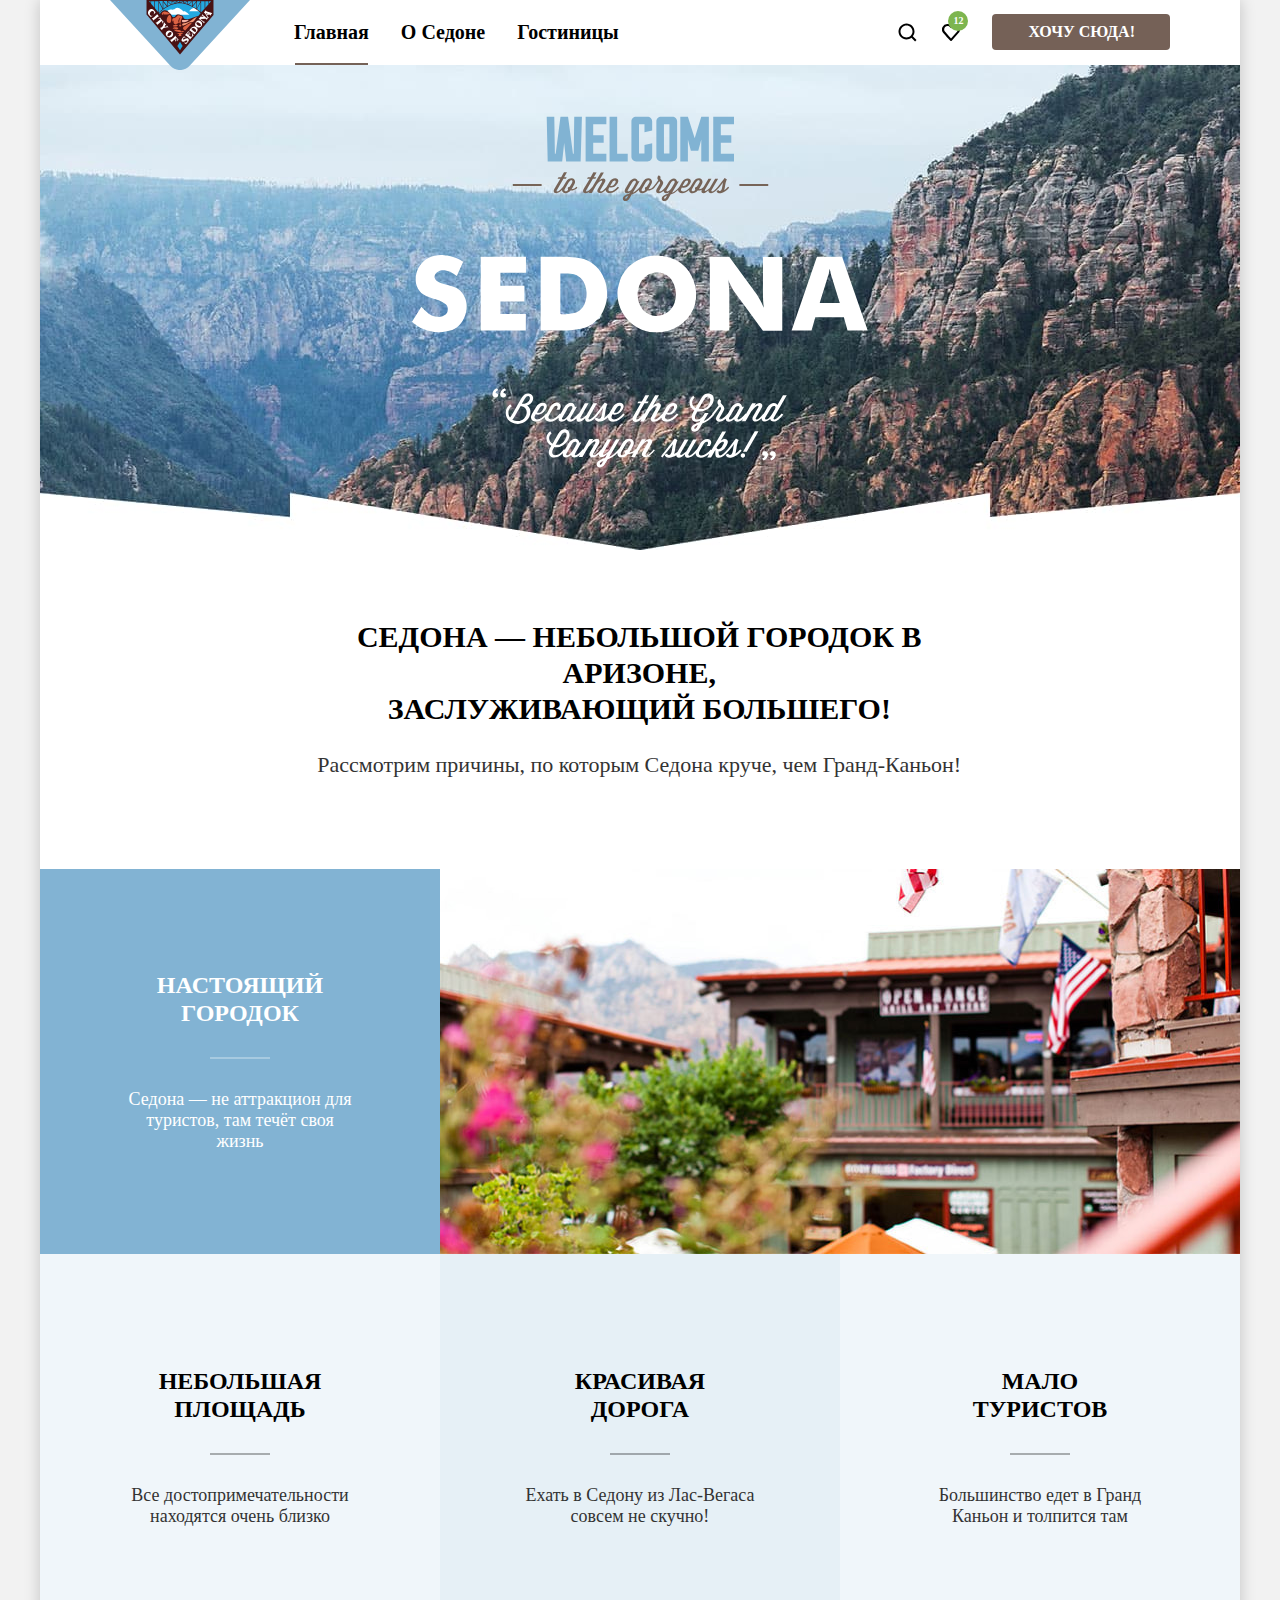
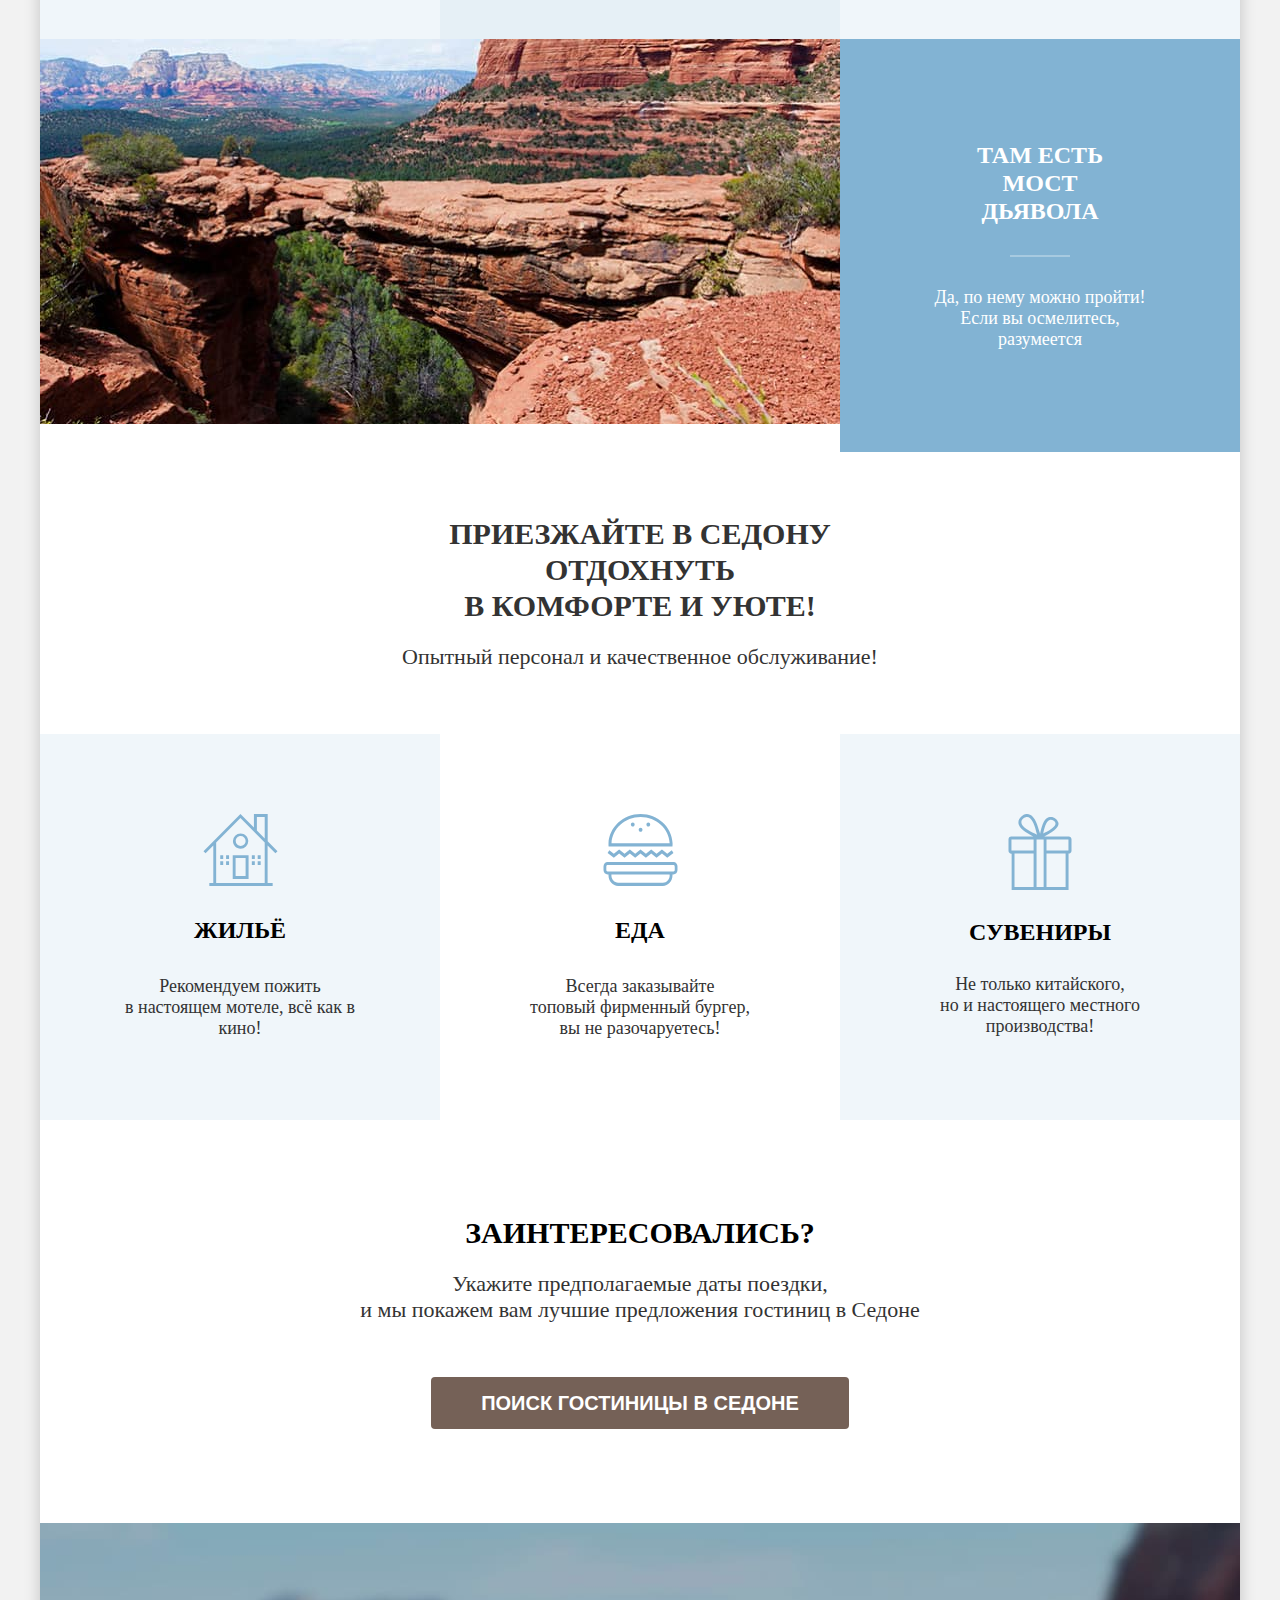
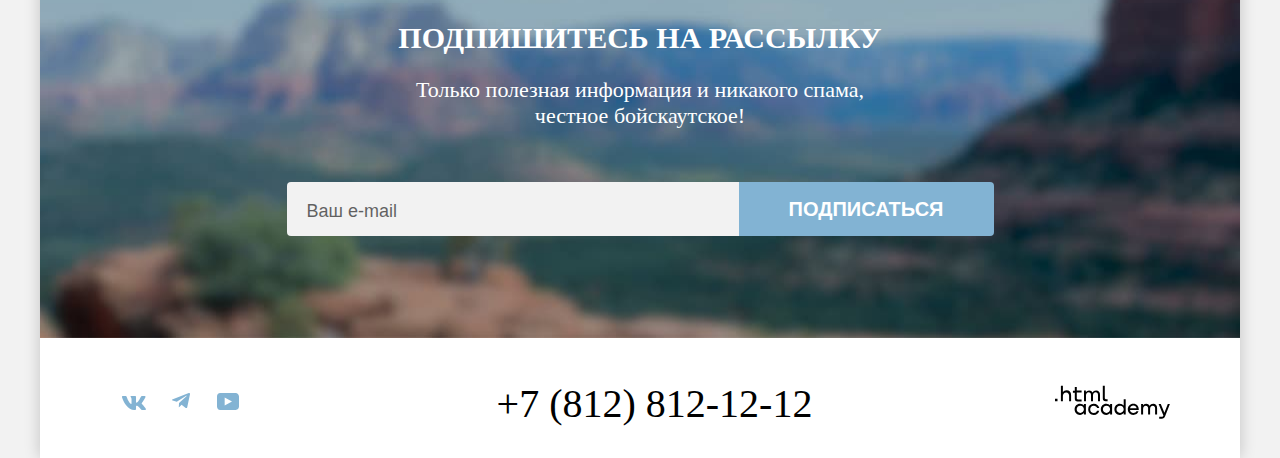
==== commit 78f7442f: "Merge pull request #14 from Nostradamusx06/master" ====
--- a/index.html
+++ b/index.html
@@ -68,7 +68,8 @@
           <div class="advantage-photo-wrapper">
             <div class="advantage-item advantage-text-wrapper">
               <h3 class="advantage-h3 advantage-photo-h3">Настоящий городок</h3>
-              <p>Седона — не аттракцион для туристов, там течёт своя жизнь</p>
+              <p class="advantage-item-p advantage-photo-p">Седона — не аттракцион для туристов, там течёт своя жизнь
+              </p>
             </div>
             <div class="advantage-img">
               <img src="images/photo-1.jpg" alt="Фото города" width="800" height="385">
@@ -76,16 +77,16 @@
           </div>
           <div class="advantage-card-wrapper">
             <div class="advantage-item">
-              <h3 class="advantage-h3 advantage-h3-separator">Небольшая площадь</h3>
-              <p class="advantage-card-p">Все достопримечательности находятся очень близко</p>
+              <h3 class="advantage-h3">Небольшая площадь</h3>
+              <p class="advantage-item-p advantage-card-p">Все достопримечательности находятся очень близко</p>
             </div>
             <div class="advantage-item">
-              <h3 class="advantage-h3 advantage-h3-separator">Красивая дорога</h3>
-              <p class=" advantage-card-p">Ехать в Седону из Лас-Вегаса совсем не скучно!</p>
+              <h3 class="advantage-h3">Красивая дорога</h3>
+              <p class="advantage-item-p advantage-card-p">Ехать в Седону из Лас-Вегаса совсем не скучно!</p>
             </div>
             <div class="advantage-item">
-              <h3 class="advantage-h3 advantage-h3-separator">Мало туристов</h3>
-              <p class=" advantage-card-p">Большинство едет в Гранд Каньон и толпится там</p>
+              <h3 class="advantage-h3">Мало туристов</h3>
+              <p class="advantage-item-p advantage-card-p">Большинство едет в Гранд Каньон и толпится там</p>
             </div>
           </div>
           <div class="advantage-photo-wrapper">
@@ -93,29 +94,29 @@
               <img src="images/photo-2.jpg" alt="Фото каньона" width="800" height="385">
             </div>
             <div class="advantage-item advantage-text-wrapper">
-              <h3 class="advantage-h3 dvantage-photo-h3">Там есть<br> мост дьявола</h3>
-              <p>Да, по нему можно пройти! Если вы осмелитесь, разумеется</p>
+              <h3 class="advantage-h3 advantage-photo-h3">Там есть<br> мост дьявола</h3>
+              <p class="advantage-item-p advantage-photo-p">Да, по нему можно пройти! Если вы осмелитесь, разумеется</p>
             </div>
           </div>
           <div class="advantage-item slogan">
             <h2 class="slogan-name">Приезжайте в Седону отдохнуть<br> в комфорте и уюте!</h2>
-            <p>Опытный персонал и качественное обслуживание!</p>
+            <p class="advantage-item-p slogan-p">Опытный персонал и качественное обслуживание!</p>
           </div>
           <ul class="advantage-list">
             <li class="advantage-item">
-              <img src="images/house.svg" alt="Дом" width="75" height="72">
+              <img src="images/house.svg" alt="Дом" width="75" height="72" class="advantage-list-img">
               <h3 class="recommend-h3">Жильё</h3>
-              <p>Рекомендуем пожить в&nbsp;настоящем мотеле, всё&nbsp;как&nbsp;в кино!</p>
+              <p class="advantage-item-p">Рекомендуем пожить в&nbsp;настоящем мотеле, всё&nbsp;как&nbsp;в кино!</p>
             </li>
             <li class="advantage-item">
-              <img src="images/food.svg" alt="Бургер" width="75" height="72">
+              <img src="images/food.svg" alt="Бургер" width="75" height="72" class="advantage-list-img">
               <h3 class="recommend-h3">Еда</h3>
-              <p>Всегда заказывайте<br>топовый фирменный бургер, вы не разочаруетесь!</p>
+              <p class="advantage-item-p">Всегда заказывайте<br>топовый фирменный бургер, вы не разочаруетесь!</p>
             </li>
             <li class="advantage-item">
-              <img src="images/present.svg" alt="Подарок" width="64" height="76">
+              <img src="images/present.svg" alt="Подарок" width="64" height="76" class="advantage-list-img">
               <h3 class="recommend-h3 souvenir">Сувениры</h3>
-              <p>Не только китайского, но&nbsp;и&nbsp;настоящего местного производства!</p>
+              <p class="advantage-item-p">Не только китайского, но&nbsp;и&nbsp;настоящего местного производства!</p>
             </li>
           </ul>
         </section>
@@ -124,17 +125,18 @@
             <h2 class="hotel-search-title">Заинтересовались?</h2>
             <p class="hotel-search-description">Укажите предполагаемые даты поездки,<br>
               и мы покажем вам лучшие предложения гостиниц в Седоне</p>
-            <button class="search-button">
+            <button class="search-button" type="button">
               Поиск гостиницы в Седоне
             </button>
           </div>
         </section>
         <section class="subscribe" data-test="subscribe">
           <div class="subscribe-container">
-            <h2>Подпишитесь на рассылку</h2>
-            <p>Только полезная информация и никакого спама, честное бойскаутское!</p>
-            <form action="https://echo.htmlacademy.ru/" method="post">
-              <input class="mail-input" type="email" name="email" id="email" placeholder="Ваш e-mail">
+            <h2 class="subscribe-title">Подпишитесь на рассылку</h2>
+            <p class="subscribe-description">Только полезная информация и никакого спама, честное бойскаутское!</p>
+            <form class="subscribe-form" action="https://echo.htmlacademy.ru/" method="post">
+              <label class="visually-hidden" for="email">Ваш e-mail</label>
+              <input class="mail-input" type="email" name="email" id="email" placeholder="Ваш e-mail" required>
               <input class="subscribe-button" type="submit" value="Подписаться">
             </form>
           </div>
@@ -145,6 +147,7 @@
       <div class="footer-container">
         <ul class="social-list">
           <li class="social-item">
+            <span class="visually-hidden">вконтакте</span>
             <a class="social-link vk" href="https://vk.com/htmlacademy">
               <svg class="social-link-image" aria-hidden="true" focusable="false" xmlns="http://www.w3.org/2000/svg"
                 width="24" height="14" fill="#83B3D3" viewBox="0 0 24 14">
@@ -155,6 +158,7 @@
             </a>
           </li>
           <li class="social-item">
+            <span class="visually-hidden">телеграм</span>
             <a class="social-link telegram" href="https://t.me/htmlacademy">
               <svg class="social-link-image" aria-hidden="true" focusable="false" xmlns="http://www.w3.org/2000/svg"
                 width="18" height="16" viewBox="0 0 18 16" fill="#83B3D3">
@@ -164,6 +168,7 @@
             </a>
           </li>
           <li class="social-item">
+            <span class="visually-hidden">ютуб</span>
             <a class="social-link youtube" href="https://www.youtube.com/user/htmlacademyru">
               <svg class="social-link-image" aria-hidden="true" focusable="false" xmlns="http://www.w3.org/2000/svg"
                 width="22" height="17" fill="#83B3D3" viewBox="0 0 22 17">
@@ -188,7 +193,7 @@
 
     <div class="modal-container hidden">
       <div class="modal modal-booking modal-container-close">
-        <button class="modal-close-button">
+        <button class="modal-close-button" type="button">
           <span class="visually-hidden">Закрыть</span>
           <svg width="15" height="15" viewBox="0 0 15 15" fill="black" xmlns="http://www.w3.org/2000/svg">
             <path
@@ -201,14 +206,14 @@
             <p class="field">
               <label class="subtitle-booking-check" for="booking-check">Дата заезда:</label>
               <input class="booking-form-field field" value="27 апреля 2020" type="text" id="booking-check"
-                name="booking-check">
+                name="booking-check" required>
               <button class="booking-button-calendar" type="button"></button>
             </p>
             <span class="error">Мы не можем отправить вас в прошлое.</span>
             <p class="field">
               <label class="subtitle-booking-check" for="booking-departure">Дата выезда:</label>
               <input class="booking-form-field" value="1 сентября 2023" type="text" id="booking-departure"
-                name="booking-departure">
+                name="booking-departure" required>
               <button class="booking-button-calendar" type="button"></button>
             </p>
             <span class="free-room">На эти даты есть свободные номера. Пока есть.</span>
@@ -216,7 +221,7 @@
               <p class="field auth-form-user-options">
                 <label class="booking-form-input control">
                   <span class="control-label">Взрослые:</span>
-                  <input class="number-passenger input-adults" type="number" value="2" name="firm-storе">
+                  <input class="number-passenger input-adults" type="number" value="2" name="firm-storе" required>
                 </label>
                 <label class="booking-form-button">
                   <button class="minus-button" type="button">
@@ -239,9 +244,9 @@
                 <span class="form-label">
                   <span class="booking-form-input control">
                     <span class="control-label children">Дети:</span>
-                    <input class="number-passenger" value="2" type="number" name="firm-storе">
+                    <input class="number-passenger" value="2" type="number" name="firm-storе" required>
                     <label class="booking-form-button">
-                      <button class="negative-button-child second-negative-button-child" type="button">
+                      <button class="negative-button-child" type="button">
                         <svg class="negative-button-icon" width="14" height="2" viewBox="0 0 14 2" fill="none"
                           xmlns="http://www.w3.org/2000/svg">
                           <path d="M0 0L0 2L14 2V0L0 0Z" fill="#756157" fill-opacity="0.3" />
@@ -249,7 +254,7 @@
                       </button>
                     </label>
                     <label class="booking-form-button">
-                      <button class="plus-button-child second-plus-button-child" type="button">
+                      <button class="plus-button-child" type="button">
                         <svg class="plus-button-icon" width="14" height="14" viewBox="0 0 14 14" fill="none"
                           xmlns="http://www.w3.org/2000/svg">
                           <path d="M14 6H8V0H6V6H0V8H6V14H8V8H14V6Z" fill="#756157" fill-opacity="0.3" />
@@ -271,7 +276,7 @@
                 </span>
               </div>
             </div>
-            <a class="booking-form-search" href="#">Найти</a>
+            <button class="booking-form-search" type="submit">Найти</button>
           </form>
         </section>
       </div>
--- a/styles/styles.css
+++ b/styles/styles.css
@@ -6,7 +6,6 @@
     font-weight: 400;
     src: url("../fonts/ptsans-400.woff2") format("woff2");
     font-display: swap;
-
   }
 
   @font-face {
@@ -19,20 +18,18 @@
 
   html {
     height: 100%;
-    background-color: #F2F2F2;
+    background-color: #f2f2f2;
   }
 
   body {
     background-color: #ffffff;
     color: #333333;
     width: 1200px;
+    min-height: 100%;
     margin: 0 auto;
     box-shadow: 0 0 15px rgba(0, 0, 0, 0.2);
-
     display: flex;
     flex-direction: column;
-    min-height: 100%;
-
     font-family: "PT Sans";
     font-size: 18px;
     line-height: 21px;
@@ -120,6 +117,15 @@
     text-decoration: none;
   }
 
+  .navigation-link:hover:not(.current-link) {
+    color: #756257;
+  }
+
+  .navigation-link:focus-visible {
+    outline: 2px solid #756257;
+    outline-offset: -2px;
+  }
+
   .current-link {
     position: relative;
   }
@@ -159,8 +165,8 @@
     text-decoration: none;
     font-size: 10px;
     line-height: 10px;
-    color: #FFFFFF;
-    background-color: #7DB54F;
+    color: #ffffff;
+    background-color: #7db54f;
     padding: 5px;
     box-sizing: border-box;
     min-width: 20px;
@@ -170,17 +176,29 @@
     left: 19px;
   }
 
+  .navigation-search:hover,
+  .navigation-favourite:hover {
+    opacity: 0.7;
+  }
+
+  .navigation-search:active,
+  .navigation-favourite:active {
+    opacity: 0.5;
+  }
+
   .link-wrapper {
     display: flex;
-    align-items: center;
+    margin-top: 14px;
+    margin-bottom: auto;
   }
 
   .booking-hotel {
-    display: inline-block;
+    font-family: inherit;
     font-size: 16px;
+    font-weight: 700;
     line-height: 20px;
     border-radius: 4px;
-    color: #FFFFFF;
+    color: #ffffff;
     background-color: #756157;
     text-decoration: none;
     text-align: center;
@@ -200,7 +218,7 @@
   }
 
   .booking-hotel:disabled {
-    background-color: #E5E5E5;
+    background-color: #e5e5e5;
   }
 
   /* Main */
@@ -272,54 +290,41 @@
 
   .advantage-card-wrapper {
     display: flex;
+    flex-wrap: wrap;
     flex-direction: row;
   }
 
   .advantage-card-wrapper .advantage-item {
     position: relative;
     width: 230px;
-    background-color: #83B3D31F;
+    background-color: #83b3d31f;
     padding: 112.5px 85px;
   }
 
   .advantage-card-wrapper .advantage-item:nth-child(2n) {
-    background-color: #83B3D333;
+    background-color: #83b3d333;
   }
 
   .advantage-item {
-    background-color: #82B3D3;
+    background-color: #82b3d3;
     position: relative;
     min-width: 230px;
     padding: 112.5px 85px;
   }
-
-  .advantage-h3-separator:after {
-    position: absolute;
-    content: '';
-    top: 196.5px;
-    left: 170px;
-    width: 60px;
-    height: 2px;
-    background-color: rgba(0, 0, 0, 0.3);
-    ;
-  }
-
 
   .advantage-text-wrapper {
     position: relative;
     width: 400px;
     padding: 102px 85px;
-    background-color: #82B3D3;
-  }
-
-  .advantage-text-wrapper::after {
-    position: absolute;
-    content: '';
-    top: 186px;
-    left: 170px;
+    background-color: #82b3d3;
+  }
+
+  .advantage-photo-p::before {
+    content: "";
+    display: block;
+    margin: 30px auto;
+    border-bottom: 2px solid rgba(255, 255, 255, 0.3);
     width: 60px;
-    height: 2px;
-    background-color: rgba(255, 255, 255, 0.3);
   }
 
   .advantage-img {
@@ -333,7 +338,7 @@
     text-align: center;
     text-transform: uppercase;
     color: #ffffff;
-    margin: 0 auto 62px auto;
+    margin: 0 auto 0 auto;
   }
 
   .advantage-card-wrapper .advantage-h3 {
@@ -348,23 +353,26 @@
     margin: 0 auto;
   }
 
+  .advantage-card-p::before {
+    content: "";
+    display: block;
+    margin: 30px auto;
+    border-bottom: 2px solid rgba(0, 0, 0, 0.3);
+    width: 60px;
+  }
+
   .advantage-item .advantage-card-p {
     color: #333333;
   }
 
-  .advantage-card-wrapper .advantage-separator {
-    background: rgba(0, 0, 0, 0.30);
-
-  }
-
-  .advantage-item p {
-    text-align: center;
-    color: #FFFFFF;
+  .advantage-item-p {
+    text-align: center;
+    color: #ffffff;
     margin: 0;
   }
 
   .slogan {
-    background-color: #FFFFFF;
+    background-color: #ffffff;
     padding: 64px 347.5px;
     position: inherit;
   }
@@ -378,7 +386,7 @@
     margin-bottom: 20px;
   }
 
-  .slogan p {
+  .slogan-p {
     color: #333333;
     font-size: 22px;
     line-height: 26px;
@@ -386,30 +394,28 @@
   }
 
   .advantage-list .advantage-item {
+    padding: 80px 85px 81px 85px;
+    max-width: 230px;
+    position: inherit;
     background: rgba(131, 179, 211, 0.12);
   }
 
   .advantage-list .advantage-item:nth-child(2n) {
-    background-color: #FFFFFF;
-  }
-
-  .advantage-list .advantage-item {
-    padding: 80px 85px 81px 85px;
-    position: inherit;
+    background-color: #ffffff;
   }
 
   .advantage-list {
     display: flex;
-    justify-content: space-between;
+    flex-wrap: wrap;
     margin: 0;
     padding: 0;
     list-style: none;
   }
 
-  .advantage-list img {
+  .advantage-list-img {
     display: block;
     margin: 0 auto;
-    margin-bottom: 28px;
+    margin-bottom: 30px;
   }
 
   .recommend-h3 {
@@ -424,6 +430,7 @@
   }
 
   .souvenir {
+    margin-top: -2px;
     margin-bottom: 28px;
   }
 
@@ -438,7 +445,7 @@
     display: flex;
     flex-direction: column;
     width: 592px;
-    padding: 96.5px 304px;
+    padding: 94.5px 304px;
     align-items: center;
     margin: 0 auto;
   }
@@ -467,13 +474,13 @@
     background-color: #756157;
     border-radius: 4px;
     cursor: pointer;
-    font-family: 'PT Sans', sans-serif;
+    font-family: "PT Sans", sans-serif;
     font-weight: 700;
     font-size: 20px;
     line-height: 36px;
     text-align: center;
     text-transform: uppercase;
-    color: #FFFFFF;
+    color: #ffffff;
     padding: 8px 50px;
     margin: 0;
   }
@@ -489,7 +496,7 @@
   }
 
   .search-button:disabled {
-    background-color: #E5E5E5;
+    background-color: #e5e5e5;
   }
 
   /* Subscribe */
@@ -507,46 +514,46 @@
 
   .subscribe-container {
     display: flex;
-    padding: 96px 258px 102px 258px;
+    padding: 97px 258px 102px 258px;
     flex-direction: column;
     justify-content: center;
     align-items: center;
   }
 
   .subscribe-light {
-    background-color: #FFFFFF;
+    background-color: #ffffff;
     padding-bottom: 103px;
   }
 
-  .subscribe h2 {
+  .subscribe-title {
     margin: 0;
     font-size: 30px;
     line-height: 36px;
     text-transform: uppercase;
-    color: #FFFFFF;
-    text-align: center;
-    margin-bottom: 20px;
-  }
-
-  .subscribe p {
+    color: #ffffff;
+    text-align: center;
+    margin-bottom: 21px;
+  }
+
+  .subscribe-description {
     margin: 0;
     width: 475px;
     font-size: 22px;
     line-height: 26px;
     text-align: center;
-    color: #FFFFFF;
+    color: #ffffff;
     margin-bottom: 52.5px;
   }
 
-  .subscribe-catalog h2 {
+  .subscribe-catalog-title {
     color: #000000;
   }
 
-  .subscribe-catalog p {
+  .subscribe-catalog-description {
     color: #333333;
   }
 
-  .subscribe form {
+  .subscribe-form {
     display: flex;
     flex-direction: row;
     justify-content: center;
@@ -558,12 +565,12 @@
     border-radius: 4px 0 0 4px;
     border: none;
     padding: 23px 22px 16px 20px;
-    background: #F2F2F2;
+    background: #f2f2f2;
   }
 
   .mail-input::placeholder {
     color: #000000;
-    font-family: 'PT Sans', sans-serif;
+    font-family: "PT Sans", sans-serif;
     font-weight: 400;
     font-size: 18px;
     opacity: 0.6;
@@ -573,12 +580,12 @@
   .subscribe-button {
     cursor: pointer;
     margin: 0;
-    background: #82B3D3;
+    background: #82b3d3;
     border-radius: 0 4px 4px 0;
     border: none;
     padding: 8px 50px;
-    font-family: 'PT Sans', sans-serif;
-    color: #FFFFFF;
+    font-family: "PT Sans", sans-serif;
+    color: #ffffff;
     font-weight: 700;
     font-size: 20px;
     font-style: normal;
@@ -589,16 +596,16 @@
 
   .subscribe-button:hover,
   .subscribe-button:focus {
-    background-color: #68A2CA;
+    background-color: #68a2ca;
   }
 
   .subscribe-button:active {
     color: rgba(255, 255, 255, 0.3);
-    background-color: #82B3D3;
+    background-color: #82b3d3;
   }
 
   .subscribe-button:disabled {
-    background-color: #E5E5E5;
+    background-color: #e5e5e5;
   }
 
   /* Footer */
@@ -629,7 +636,7 @@
 
   .social-link-image:hover,
   .social-link-image:focus {
-    fill: #68A2CA;
+    fill: #68a2ca;
   }
 
   .social-link-image:active {
@@ -651,10 +658,6 @@
   .logo-htmlacademy {
     margin-left: auto;
     width: 115px;
-  }
-
-  .footer address {
-    margin: 0 auto;
   }
 
   .footer .phone-link {
@@ -703,11 +706,11 @@
     background-repeat: no-repeat;
     background-size: cover;
     padding: 35px 70px 58px;
-    color: #FFFFFF;
+    color: #ffffff;
     margin-bottom: 50px;
   }
 
-  .filter h1 {
+  .filter-h1 {
     font-weight: 700;
     font-size: 60px;
     line-height: 78px;
@@ -718,14 +721,14 @@
 
   .breadcrumbs {
     display: flex;
-    align-items: flex-start;
+    flex-wrap: wrap;
     margin-bottom: 38px;
     gap: 10px;
   }
 
   .breadcrumbs-link {
     font-size: 16px;
-    color: #FFFFFF;
+    color: #ffffff;
   }
 
 
@@ -737,7 +740,7 @@
     font-weight: 400;
     font-size: 16px;
     align-items: center;
-    color: #FFFFFF;
+    color: #ffffff;
   }
 
   .breadcrumbs-link:not(:last-child)::after {
@@ -751,11 +754,11 @@
   }
 
   .breadcrumbs-link:hover {
-    color: #FFFFFF90;
+    color: #ffffff90;
   }
 
   .breadcrumbs-link:active {
-    color: #FFFFFF4D;
+    color: #ffffff4d;
   }
 
   /* Filters */
@@ -768,6 +771,10 @@
     margin: 0;
     padding: 0;
     border: none;
+  }
+
+  .filter-legend {
+    padding: 0;
   }
 
   .filter-form:first-child {
@@ -780,26 +787,7 @@
     margin-right: 151px;
   }
 
-  .filter-form-name {
-    margin: 0;
-    padding: 0 0 33px;
-  }
-
   /* Checkbox and Radio */
-
-  .checkbox-container,
-  .radio-container {
-    display: block;
-    position: relative;
-    cursor: pointer;
-    user-select: none;
-    font-family: inherit;
-    font-weight: 400;
-    line-height: 23px;
-    font-size: 18px;
-    margin-bottom: 16px;
-    padding-left: 36px;
-  }
 
   .checkbox,
   .radio {
@@ -807,60 +795,52 @@
     opacity: 0;
   }
 
-  .checkbox-style {
-    position: absolute;
+  .checkbox + .filter-form-lable,
+  .radio + .filter-form-lable {
+    display: flex;
+    align-items: center;
+    gap: 16px;
+    margin-bottom: 16px;
+    font-family: inherit;
+    font-size: 18px;
+    font-weight: 400;
+    line-height: 23px;
+    -webkit-user-select: none;
+            user-select: none;
+    cursor: pointer;
+  }
+
+  .checkbox + .filter-form-lable::before,
+  .radio + .filter-form-lable::before {
+    content: " ";
+    display: block;
+    width: 20px;
+    height: 20px;
+    flex-shrink: 0;
+    flex-grow: 0;
+    background-color: #ffffff;
+  }
+
+  .checkbox + .filter-form-lable::before {
     border-radius: 4px;
-    background-color: #FFFFFF;
-    height: 20px;
-    width: 20px;
-    top: 2px;
-    left: 0;
-  }
-
-  .checkbox-style::after {
-    content: "";
-    position: absolute;
-    display: none;
-  }
-
-  .checkbox-container .checkbox-style::after {
+  }
+
+  .radio + .filter-form-lable::before {
+    border-radius: 50%;
+  }
+
+  .checkbox:checked + .filter-form-lable::before {
     background-image: url("../images/check.svg");
-    width: 12px;
-    height: 10px;
-    margin: 5px 0 0 4px;
-  }
-
-  .checkbox:checked ~ .checkbox-style::after {
-    display: block;
-    background-position: center;
-  }
-
-  .radio-style {
-    position: absolute;
-    border-radius: 50%;
-    left: 0;
-    top: 2px;
-    height: 20px;
-    width: 20px;
-    background-color: #FFFFFF;
-  }
-
-  .radio-style::after {
-    content: "";
-    position: absolute;
-    display: none;
-  }
-
-  .radio-container .radio-style::after {
-    background-image: url("../images/radio.svg");
-    width: 10px;
-    height: 10px;
-    margin: 5px 0 0 5px;
-  }
-
-  .radio:checked ~ .radio-style::after {
-    display: block;
-    background-position: center;
+    background-repeat: no-repeat;
+    background-position: center center;
+    background-size: 14px 10px;
+  }
+
+  .radio:checked + .filter-form-lable::before {
+    background-image: url("../images/radio-circle.svg");
+    background-repeat: no-repeat;
+    background-position: center center;
+    background-size: 13px 10px;
   }
 
   .checkbox-container:hover,
@@ -873,21 +853,27 @@
     opacity: 0.3;
   }
 
+  .checkbox:focus + .filter-form-lable::before,
+  .radio:focus + .filter-form-lable::before {
+    box-shadow: 0 0 0 3px #83b3d3;
+  }
+
   .checkbox-container:disabled,
   .radio-container:disabled {
-    opacity: 0.6;
-    color: #0C4368;
+    color: #e5e5e5;
+    ;
   }
 
   /* Price */
 
-  .filter-form legend {
+  .filter-form-name {
     text-transform: capitalize;
     font-family: inherit;
     line-height: 24px;
     font-size: 20px;
     font-weight: 700;
-    padding: 0;
+    margin: 0;
+    padding: 0 0 33px;
   }
 
   .price-wrapper {
@@ -902,10 +888,10 @@
   .price-form-field {
     display: inline;
     position: relative;
-    border: 2px solid #F2F2F2;
+    border: 2px solid #f2f2f2;
     width: 143px;
     font-family: inherit;
-    background-color: #F2F2F2;
+    background-color: #f2f2f2;
     color: #000000;
     font-weight: 700;
     font-size: 18px;
@@ -918,7 +904,7 @@
     position: absolute;
     top: 13px;
     right: 20px;
-    color: #0000001D;
+    color: #0000001d;
     font-family: inherit;
     font-weight: 400;
     font-size: 18px;
@@ -935,13 +921,13 @@
 
   .price-form-field:hover,
   .price-form-field:active {
-    background-color: #E6E6E6;
-    border: 2px solid #E6E6E6;
+    background-color: #e6e6e6;
+    border: 2px solid #e6e6e6;
   }
 
   .price-form-field:focus {
-    border: 2px solid #83B3D3;
-    background-color: #E6E6E6;
+    border: 2px solid #83b3d3;
+    background-color: #e6e6e6;
   }
 
   .filter-form:nth-child(3) {
@@ -955,16 +941,16 @@
   .range-scale {
     display: block;
     position: relative;
-    background-color: #FFFFFF25;
+    background-color: #ffffff25;
     width: 287px;
     height: 4px;
-    margin-top: 43px;
+    margin-top: 25px;
   }
 
   .range-bar {
     width: 226px;
     height: 4px;
-    background-color: #FFFFFF;
+    background-color: #ffffff;
   }
 
   .range-toggle {
@@ -973,7 +959,7 @@
     top: -8px;
     width: 20px;
     height: 20px;
-    background-color: #FFFFFF;
+    background-color: #ffffff;
     border: none;
     border-radius: 4px;
   }
@@ -983,11 +969,11 @@
   }
 
   .range-toggle:focus {
-    border: 3px solid #83B3D3;
+    border: 3px solid #83b3d3;
   }
 
   .range-toggle:active {
-    border: 2px solid #83B3D3;
+    border: 2px solid #83b3d3;
   }
 
   /* Price buttons */
@@ -1011,26 +997,26 @@
 
   .reset {
     border: 3px solid #00000000;
-    color: #FFFFFF;
+    color: #ffffff;
     padding: 8px 57px;
   }
 
   .reset:hover {
-    color: #FFFFFF8D;
+    color: #ffffff8d;
   }
 
   .reset:focus {
-    border: 3px solid #83B3D3;
+    border: 3px solid #83b3d3;
     border-radius: 4px;
   }
 
   .reset:active {
-    color: #FFFFFF4D;
+    color: #ffffff4d;
   }
 
   .apply {
-    background-color: rgba(130, 179, 211, 1);
-    color: #FFFFFF;
+    background-color: #82b3d3;
+    color: #ffffff;
     border-radius: 4px;
     border: none;
     padding: 8px 50px;
@@ -1038,15 +1024,15 @@
   }
 
   .apply:hover {
-    background-color: rgba(104, 162, 202, 1);
+    background-color: #68a2ca;
   }
 
   .apply:focus {
-    background-color: rgba(104, 162, 202, 1);
+    background-color: #68a2ca;
   }
 
   .apply:active {
-    background-color: rgba(130, 179, 211, 1);
+    background-color: #82b3d3;
     color: rgba(255, 255, 255, 0.3);
   }
 
@@ -1058,31 +1044,24 @@
 
   .catalog-header-wrapper {
     display: flex;
-    position: relative;
     width: 1060px;
     height: 49px;
     margin-bottom: 40px;
   }
 
-  .catalog-sorting {
+  .catalog-header-h2 {
     display: flex;
     align-items: center;
-  }
-
-  .catalog-sorting h2 {
-    display: flex;
-    flex-wrap: wrap;
-    text-transform: uppercase;
-    font-weight: 700;
     font-size: 30px;
     line-height: 36px;
-    width: 380px;
-    margin: 0;
-  }
-
-  .sorting-container {
-    position: absolute;
-    right: 230px;
+    text-transform: uppercase;
+  }
+
+  .catalog-sorting {
+    display: flex;
+    min-width: 522px;
+    margin-left: auto;
+    align-items: center;
   }
 
   .select-list {
@@ -1094,10 +1073,11 @@
     color: #333333;
     font-size: 18px;
     line-height: 21px;
-    background-color: #FFFFFF;
-    border: 2px solid #E5E5E5;
+    background-color: #ffffff;
+    border: 2px solid #e5e5e5;
     border-radius: 4px;
-    appearance: none;
+    -webkit-appearance: none;
+            appearance: none;
     cursor: pointer;
     outline: none;
     transition: border 0.2s ease;
@@ -1106,21 +1086,21 @@
 
   .select-list:hover,
   .select-list:focus {
-    border: 2px solid #68A2CA;
+    border: 2px solid #68a2ca;
   }
 
   .select-list:disabled {
-    border: 2px solid #0000004D;
-    color: #0000004D;
+    border: 2px solid #0000004d;
+    color: #0000004d;
   }
 
   .layout-filters {
     display: flex;
+    flex-wrap: wrap;
     list-style: none;
-    position: absolute;
-    right: 0;
     gap: 9px;
     margin: 0;
+    margin-left: auto;
     padding: 0;
   }
 
@@ -1128,20 +1108,20 @@
     background: none;
     padding: 14px;
     cursor: pointer;
-    border: 2px solid #E5E5E5;
+    border: 2px solid #e5e5e5;
     border-radius: 4px;
     transition: ease-in-out 0.3s;
   }
 
 
   .current-layout,
-  .layout-button,
+  .layout-button:hover,
   .layout-button:active {
     border-color: #000000;
   }
 
   .layout-button:focus {
-    border-color: #68A2CA;
+    border-color: #68a2ca;
   }
 
   /* Hotel card  */
@@ -1160,16 +1140,16 @@
 
   .hotel-list::after {
     position: absolute;
-    content: '';
+    content: "";
     bottom: -40px;
     width: 1060px;
     height: 1px;
-    background-color: #E6E6E6;
+    background-color: #e6e6e6;
   }
 
   .hotel-item {
     width: 300px;
-    border: 1px solid #E6E6E6;
+    border: 1px solid #e6e6e6;
     border-radius: 4px;
     padding: 20px;
   }
@@ -1208,8 +1188,8 @@
   .button-favourite {
     cursor: pointer;
     padding: 8px 20px;
-    font-family: 'PT Sans', sans-serif;
-    background-color: #82B3D3;
+    font-family: "PT Sans", sans-serif;
+    background-color: #82b3d3;
     border-radius: 4px;
     border: none;
     font-weight: 700;
@@ -1217,54 +1197,43 @@
     line-height: 20px;
     text-align: center;
     text-transform: uppercase;
-    color: #FFFFFF;
+    color: #ffffff;
   }
 
   .button-favourite:hover,
   .button-favourite:focus {
-    background-color: #68A2CA;
+    background-color: #68a2ca;
   }
 
   .button-favourite:active {
     color: rgba(255, 255, 255, 0.3);
-    background-color: #82B3D3;
+    background-color: #82b3d3;
   }
 
   .button-favourite:disabled {
-    background-color: #E5E5E5;
+    background-color: #e5e5e5;
   }
 
   .active-button {
     padding: 8px 18px;
     border-radius: 4px;
     border: none;
-    font-family: 'PT Sans', sans-serif;
-    background-color: #7DB54F;
+    font-family: "PT Sans", sans-serif;
+    background-color: #7db54f;
   }
 
   .active-button:hover,
   .active-button:focus {
-    background-color: #6C9E42;
+    background-color: #6c9e42;
   }
 
   .active-button:active {
     color: rgba(255, 255, 255, 0.3);
-    background-color: #7DB54F;
+    background-color: #7db54f;
   }
 
   .active-button:disabled {
-    background-color: #E5E5E5;
-  }
-
-  .product-card-rating {
-    padding: 9px 22px 8px 23px;
-    border-radius: 4px;
-    background-color: #F2F2F2;
-    ;
-    font-size: 16px;
-    line-height: 20px;
-    text-align: center;
-    text-transform: uppercase;
+    background-color: #e5e5e5;
   }
 
   .button-more {
@@ -1279,7 +1248,7 @@
     line-height: 20px;
     text-align: center;
     text-transform: uppercase;
-    color: #FFFFFF;
+    color: #ffffff;
   }
 
   .button-more:hover,
@@ -1293,12 +1262,12 @@
   }
 
   .button-more:disabled {
-    background-color: #E5E5E5;
+    background-color: #e5e5e5;
   }
 
   .product-card-rating {
     border-radius: 4px;
-    background-color: #F2F2F2;
+    background-color: #f2f2f2;
     font-size: 16px;
     line-height: 20px;
     text-align: center;
@@ -1306,7 +1275,7 @@
     padding: 9px 22px 8px 23px;
   }
 
-  /* Pagination  */
+  /*  Pagination  */
 
   .pagination {
     display: flex;
@@ -1326,15 +1295,15 @@
   .pagination-link {
     display: inline-block;
     box-sizing: border-box;
-    width: 60px;
-    height: 60px;
+    min-width: 60px;
+    min-height: 60px;
     text-align: center;
     font-weight: 700;
     font-size: 20px;
     line-height: 36px;
     text-decoration: none;
-    color: #FFFFFF;
-    background-color: #82B3D3;
+    color: #ffffff;
+    background-color: #82b3d3;
     border-radius: 4px;
     padding: 12px 0;
     margin: 0;
@@ -1343,20 +1312,20 @@
 
   .pagination-link:hover:not(.pagination-current, .pagination-more),
   .pagination-link:focus:not(.pagination-current, .pagination-more) {
-    background-color: #68A2CA;
+    background-color: #68a2ca;
   }
 
   .pagination-link:active:not(.pagination-current, .pagination-more) {
     color: rgba(255, 255, 255, 0.3);
-    background-color: #82B3D3;
+    background-color: #82b3d3;
   }
 
   .pagination-current {
-    background-color: #F2F2F2;
+    background-color: #f2f2f2;
   }
 
   .pagination-more {
-    background-color: #FFFFFF;
+    background-color: #ffffff;
   }
 
   .pagination-current,
@@ -1372,7 +1341,7 @@
     height: 100%;
     top: 0;
     left: 0;
-    background-color: rgba(242, 242, 242, 0.80);
+    background-color: rgba(242, 242, 242, 0.8);
     z-index: 2;
   }
 
@@ -1395,7 +1364,7 @@
   .modal {
     position: relative;
     border-radius: 30px;
-    background-color: #FFFFFF;
+    background-color: #ffffff;
     box-shadow: 0 25px 50px 0 rgba(0, 0, 0, 0.15);
     margin: auto;
   }
@@ -1415,18 +1384,18 @@
     right: 53px;
     border: none;
     border-radius: 50%;
-    background-color: #F2F2F2;
+    background-color: #f2f2f2;
     cursor: pointer;
     padding: 0;
   }
 
   .modal-close-button:hover,
   .modal-close-button:focus {
-    background-color: #E6E6E6;
+    background-color: #e6e6e6;
   }
 
   .modal-close-button:active {
-    background-color: #E6E6E6;
+    background-color: #e6e6e6;
     opacity: 0.3;
   }
 
@@ -1436,7 +1405,7 @@
     text-transform: uppercase;
     margin: 0;
     margin-top: 10px;
-    margin-bottom: 64px;
+    margin-bottom: 62px;
   }
 
   .subtitle-booking-check {
@@ -1446,22 +1415,16 @@
     text-transform: capitalize;
   }
 
-  .control-label {
-    font-size: 20px;
-    font-weight: 700;
-    line-height: 24px;
-    text-transform: capitalize;
-  }
-
   .booking-form-search {
     display: inline-block;
+    border: none;
     box-sizing: border-box;
     width: 577px;
     text-align: center;
     border-radius: 10px;
-    background-color: #83B3D3;
+    background-color: #83b3d3;
     text-decoration: none;
-    color: #FFFFFF;
+    color: #ffffff;
     font-size: 20px;
     font-weight: 700;
     line-height: 24px;
@@ -1472,7 +1435,7 @@
 
   .booking-form-search:hover,
   .booking-form-search:focus {
-    background-color: #68A2CA;
+    background-color: #68a2ca;
   }
 
   .booking-form-search:active {
@@ -1488,7 +1451,7 @@
     line-height: 24px;
     min-width: 440px;
     border: none;
-    background-color: #F2F2F2;
+    background-color: #f2f2f2;
     border-radius: 4px;
     opacity: 0.6;
     padding: 12px 20px;
@@ -1496,7 +1459,7 @@
   }
 
   .booking-form-field:hover {
-    background-color: #E6E6E6;
+    background-color: #e6e6e6;
   }
 
   .booking-form-field:focus {
@@ -1533,7 +1496,7 @@
 
   .number-passenger {
     box-sizing: border-box;
-    background: #F2F2F2;
+    background: #f2f2f2;
     font-family: "PT Sans", sans-serif;
     font-size: 18px;
     line-height: 20px;
@@ -1555,12 +1518,17 @@
   }
 
   .control-label {
+    font-size: 20px;
+    font-weight: 700;
+    line-height: 24px;
+    text-transform: capitalize;
     margin: 0;
     margin-right: 40px;
   }
 
   .number-passenger::-webkit-inner-spin-button {
-    appearance: none;
+    -webkit-appearance: none;
+            appearance: none;
   }
 
   .booking-form-input {
@@ -1577,15 +1545,15 @@
     position: absolute;
     border: none;
     background-color: transparent;
-    top: -12px;
-    right: 77px;
+    top: -15px;
+    right: 76px;
     cursor: pointer;
   }
 
   .plus-button {
     position: absolute;
     border: none;
-    top: -8px;
+    top: -11px;
     right: 5px;
     background-color: transparent;
     cursor: pointer;
@@ -1610,27 +1578,18 @@
     position: absolute;
     border: none;
     background-color: transparent;
-    top: 0;
-    right: 79px;
+    top: -39px;
+    right: 78px;
     cursor: pointer;
-  }
-
-  .second-negative-button-child {
-    top: -38px
   }
 
   .plus-button-child {
     position: absolute;
     border: none;
     background-color: transparent;
-    top: 4px;
+    top: -35px;
     right: 8px;
     cursor: pointer;
-  }
-
-  .second-plus-button-child {
-    top: -33px;
-    right: 7px;
   }
 
   .negative-button-child:hover path,
@@ -1652,7 +1611,7 @@
     display: block;
     background-repeat: no-repeat;
     background-position: center;
-    background-color: #83B3D3;
+    background-color: #83b3d3;
     width: 26px;
     box-sizing: border-box;
     border-radius: 26px;
@@ -1682,8 +1641,8 @@
     line-height: 20px;
     border-radius: 10px;
     background-color: #333333;
-    box-shadow: 0 15px 30px 0 rgba(0, 0, 0, 0.30);
-    color: #FFFFFF;
+    box-shadow: 0 15px 30px 0 rgba(0, 0, 0, 0.3);
+    color: #ffffff;
     top: 42px;
     right: 114px;
     z-index: 1;
@@ -1709,7 +1668,7 @@
 
   .error {
     display: block;
-    color: #FF5757;
+    color: #ff5757;
     font-size: 16px;
     line-height: 21px;
     margin: 0;
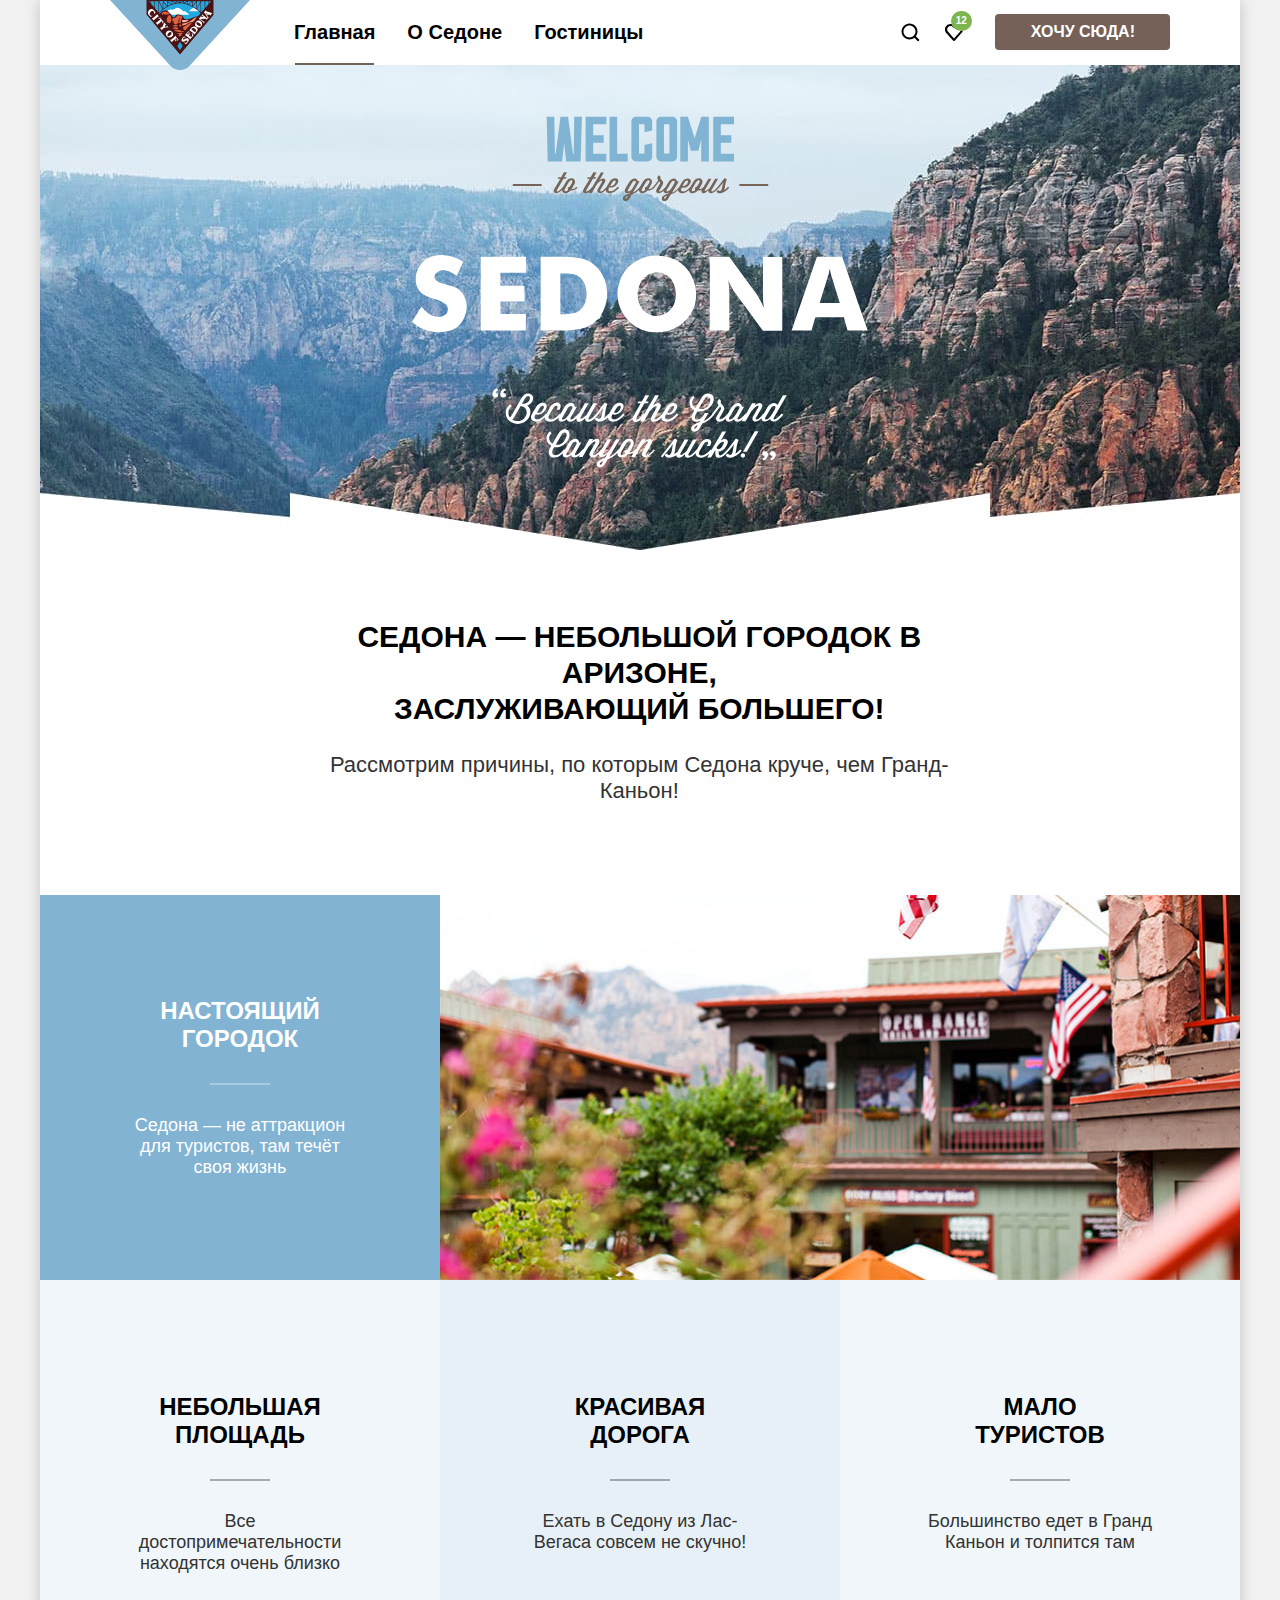
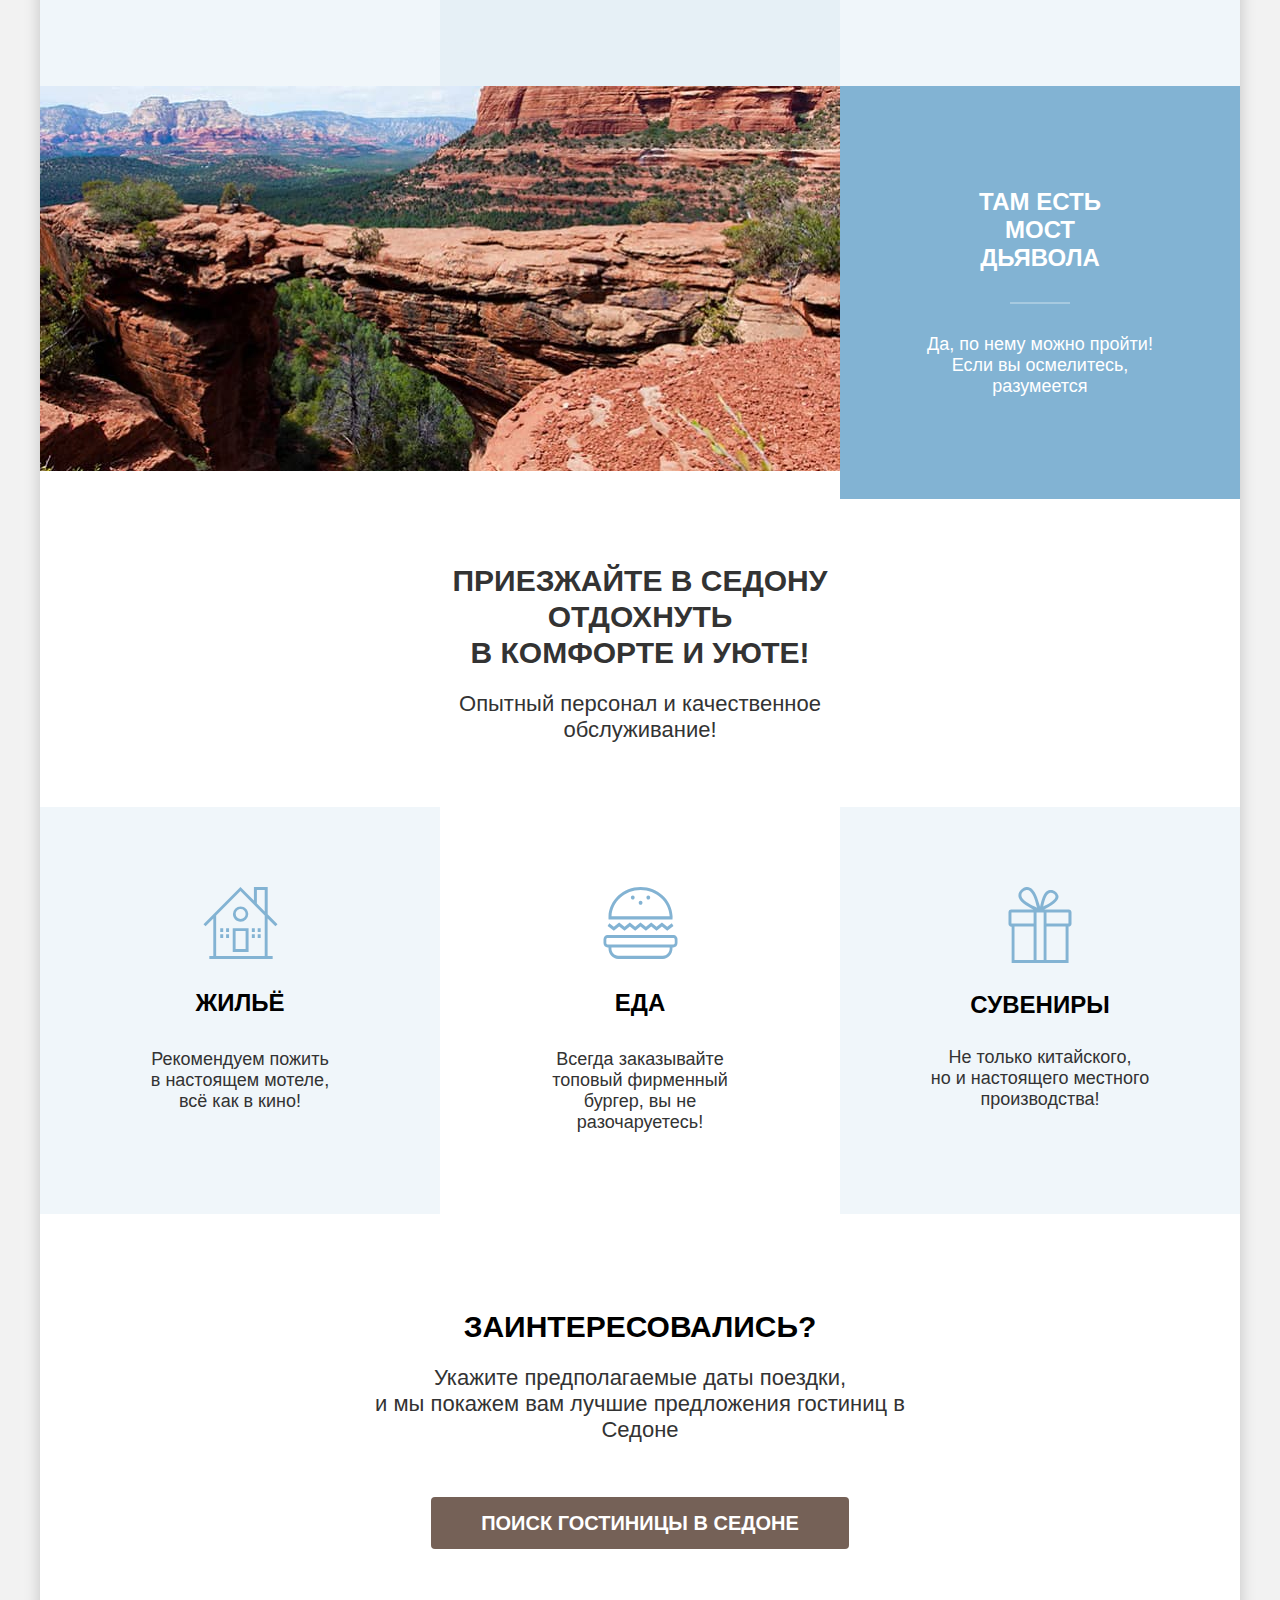
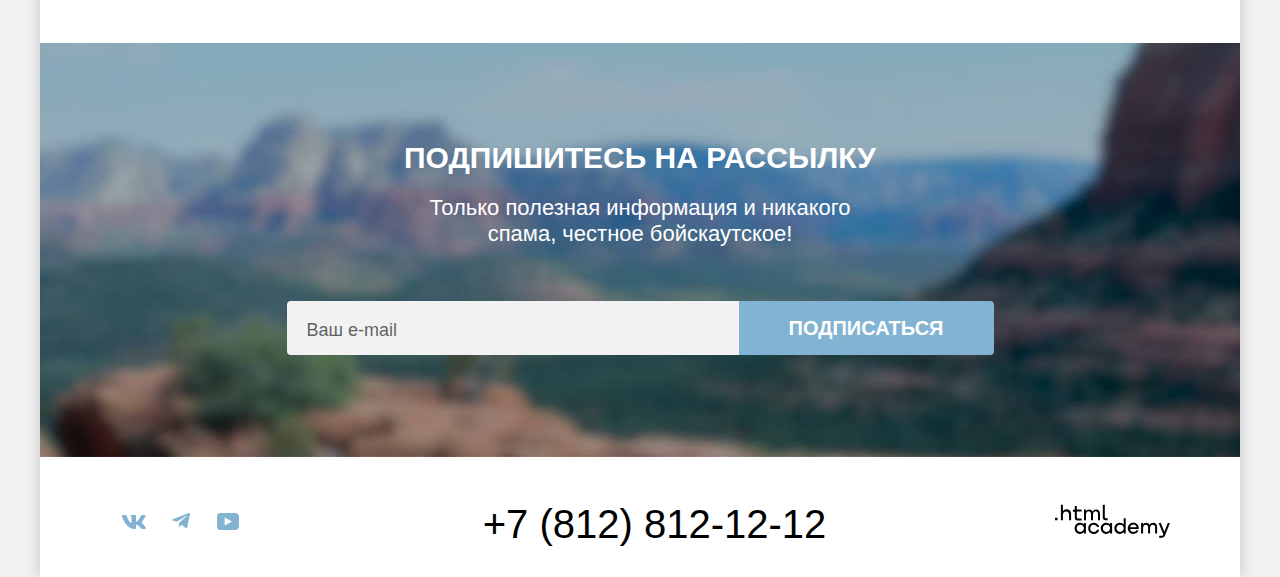
==== commit e2327c76: "Изменения" ====
--- a/index.html
+++ b/index.html
@@ -246,8 +246,8 @@
                     <span class="control-label children">Дети:</span>
                     <input class="number-passenger" value="2" type="number" name="firm-storе" required>
                     <label class="booking-form-button">
-                      <button class="negative-button-child" type="button">
-                        <svg class="negative-button-icon" width="14" height="2" viewBox="0 0 14 2" fill="none"
+                      <button class="minus-button-child" type="button">
+                        <svg class="minus-button-icon" width="14" height="2" viewBox="0 0 14 2" fill="none"
                           xmlns="http://www.w3.org/2000/svg">
                           <path d="M0 0L0 2L14 2V0L0 0Z" fill="#756157" fill-opacity="0.3" />
                         </svg>
--- a/styles/styles.css
+++ b/styles/styles.css
@@ -30,7 +30,7 @@
     box-shadow: 0 0 15px rgba(0, 0, 0, 0.2);
     display: flex;
     flex-direction: column;
-    font-family: "PT Sans";
+    font-family: "PT Sans", sans-serif;
     font-size: 18px;
     line-height: 21px;
   }
@@ -297,12 +297,12 @@
   .advantage-card-wrapper .advantage-item {
     position: relative;
     width: 230px;
-    background-color: #83b3d31f;
+    background-color: rgba(131, 179, 211, 0.12);
     padding: 112.5px 85px;
   }
 
   .advantage-card-wrapper .advantage-item:nth-child(2n) {
-    background-color: #83b3d333;
+    background-color: rgba(131, 179, 211, 0.2);
   }
 
   .advantage-item {
@@ -532,7 +532,7 @@
     text-transform: uppercase;
     color: #ffffff;
     text-align: center;
-    margin-bottom: 21px;
+    margin-bottom: 19px;
   }
 
   .subscribe-description {
@@ -542,7 +542,7 @@
     line-height: 26px;
     text-align: center;
     color: #ffffff;
-    margin-bottom: 52.5px;
+    margin-bottom: 54.3px;
   }
 
   .subscribe-catalog-title {
@@ -551,6 +551,7 @@
 
   .subscribe-catalog-description {
     color: #333333;
+    margin-bottom: 53.1px;
   }
 
   .subscribe-form {
@@ -747,18 +748,18 @@
     content: "";
     width: 8px;
     height: 11px;
-    background-image: url("../images/breadcrumbs_arrow.svg");
+    background-image: url("../images/breadcrumbs-arrow.svg");
     background-color: #4f789c;
     background-repeat: no-repeat;
     background-position: center;
   }
 
   .breadcrumbs-link:hover {
-    color: #ffffff90;
+    color: rgba(255, 255, 255, 0.56);
   }
 
   .breadcrumbs-link:active {
-    color: #ffffff4d;
+    color: rgba(255, 255, 255, 0.30);
   }
 
   /* Filters */
@@ -806,7 +807,7 @@
     font-weight: 400;
     line-height: 23px;
     -webkit-user-select: none;
-            user-select: none;
+    user-select: none;
     cursor: pointer;
   }
 
@@ -941,7 +942,7 @@
   .range-scale {
     display: block;
     position: relative;
-    background-color: #ffffff25;
+    background-color: rgba(255, 255, 255, 0.14);
     width: 287px;
     height: 4px;
     margin-top: 25px;
@@ -996,7 +997,7 @@
   }
 
   .reset {
-    border: 3px solid #00000000;
+    border: 3px solid rgba(0, 0, 0, 0);
     color: #ffffff;
     padding: 8px 57px;
   }
@@ -1077,7 +1078,7 @@
     border: 2px solid #e5e5e5;
     border-radius: 4px;
     -webkit-appearance: none;
-            appearance: none;
+    appearance: none;
     cursor: pointer;
     outline: none;
     transition: border 0.2s ease;
@@ -1090,8 +1091,8 @@
   }
 
   .select-list:disabled {
-    border: 2px solid #0000004d;
-    color: #0000004d;
+    border: 2px solid rgba(0, 0, 0, 0.30);
+    color: rgba(0, 0, 0, 0.30);
   }
 
   .layout-filters {
@@ -1404,7 +1405,7 @@
     line-height: 36px;
     text-transform: uppercase;
     margin: 0;
-    margin-top: 10px;
+    margin-top: 8px;
     margin-bottom: 62px;
   }
 
@@ -1528,7 +1529,7 @@
 
   .number-passenger::-webkit-inner-spin-button {
     -webkit-appearance: none;
-            appearance: none;
+    appearance: none;
   }
 
   .booking-form-input {
@@ -1545,7 +1546,7 @@
     position: absolute;
     border: none;
     background-color: transparent;
-    top: -15px;
+    top: -14px;
     right: 76px;
     cursor: pointer;
   }
@@ -1553,7 +1554,7 @@
   .plus-button {
     position: absolute;
     border: none;
-    top: -11px;
+    top: -10px;
     right: 5px;
     background-color: transparent;
     cursor: pointer;
@@ -1574,12 +1575,12 @@
     opacity: 0.3;
   }
 
-  .negative-button-child {
+  .minus-button-child {
     position: absolute;
     border: none;
     background-color: transparent;
-    top: -39px;
-    right: 78px;
+    top: -38px;
+    right: 79px;
     cursor: pointer;
   }
 
@@ -1587,14 +1588,14 @@
     position: absolute;
     border: none;
     background-color: transparent;
-    top: -35px;
-    right: 8px;
+    top: -33px;
+    right: 7px;
     cursor: pointer;
   }
 
-  .negative-button-child:hover path,
+  .minus-button-child:hover path,
   .plus-button-child:hover path,
-  .negative-button-child:focus path,
+  .minus-button-child:focus path,
   .plus-button-child:focus path {
     fill: #000000;
     fill-opacity: 1;
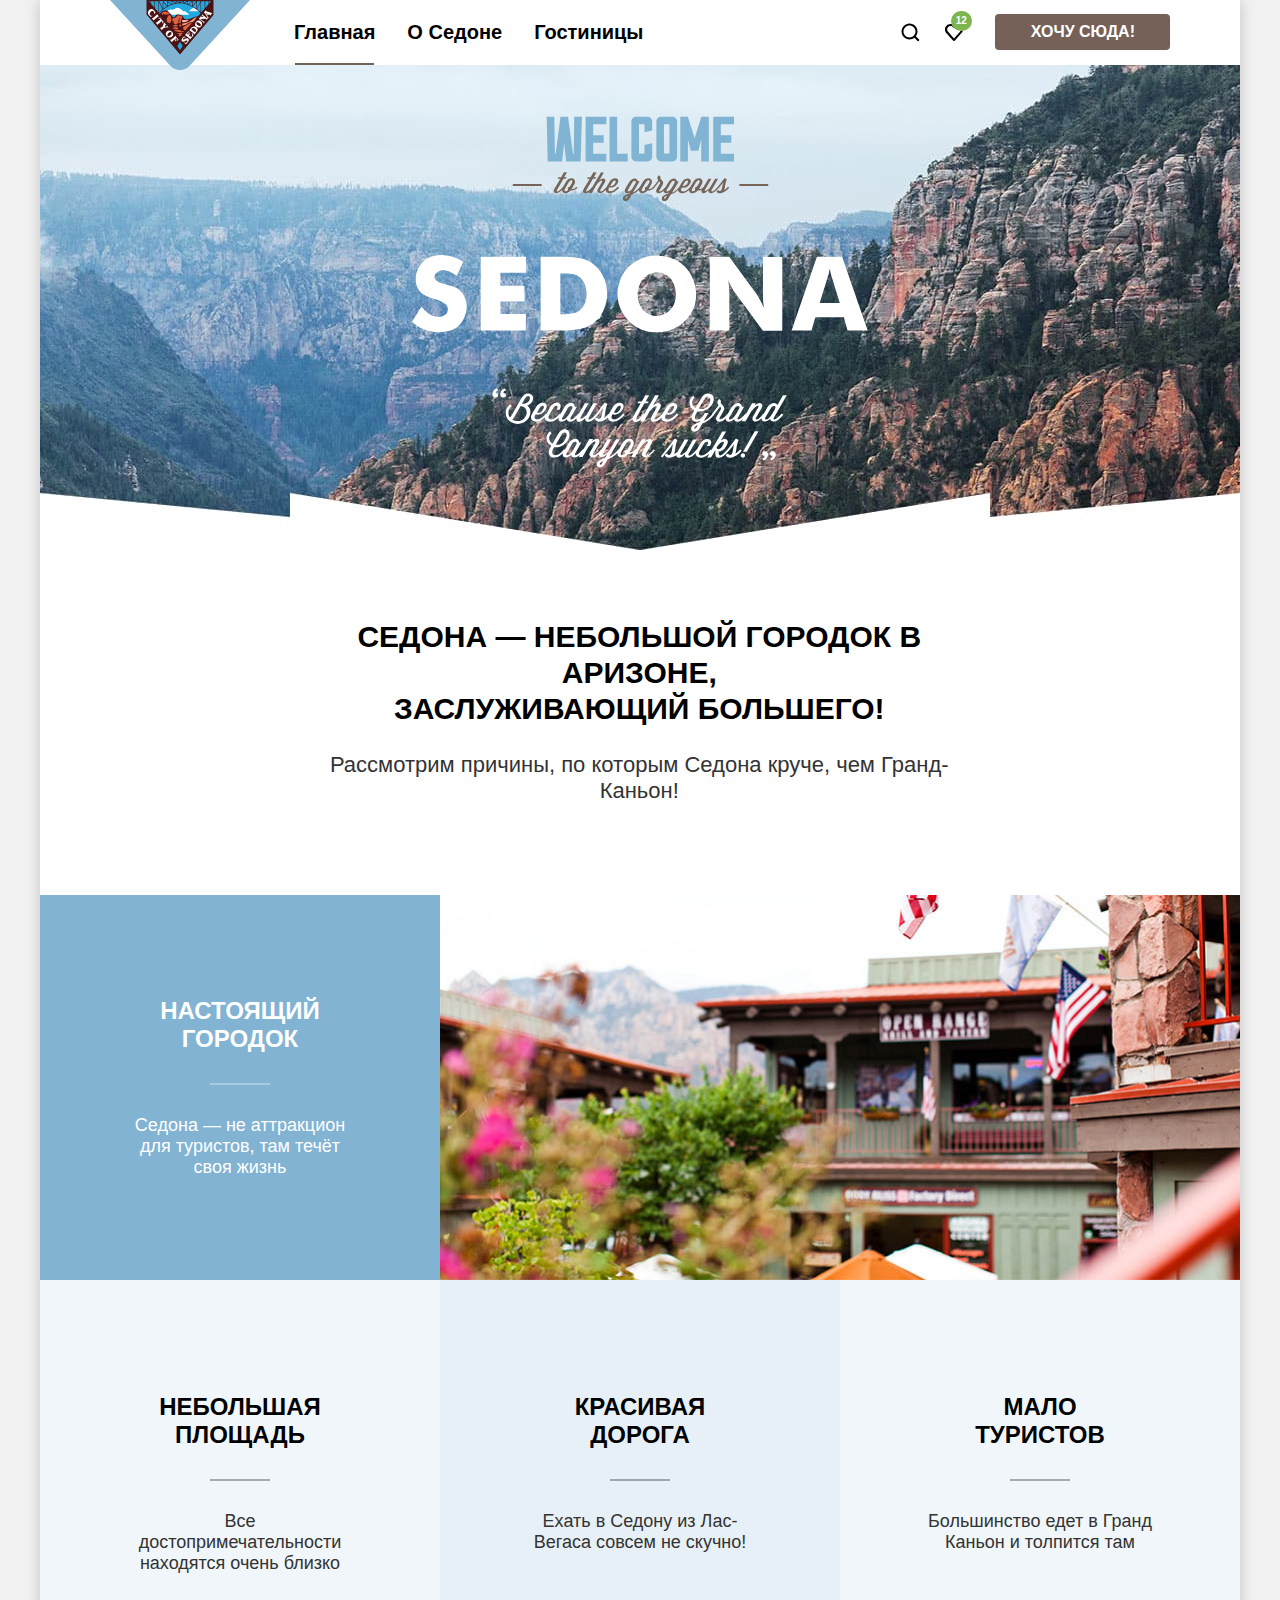
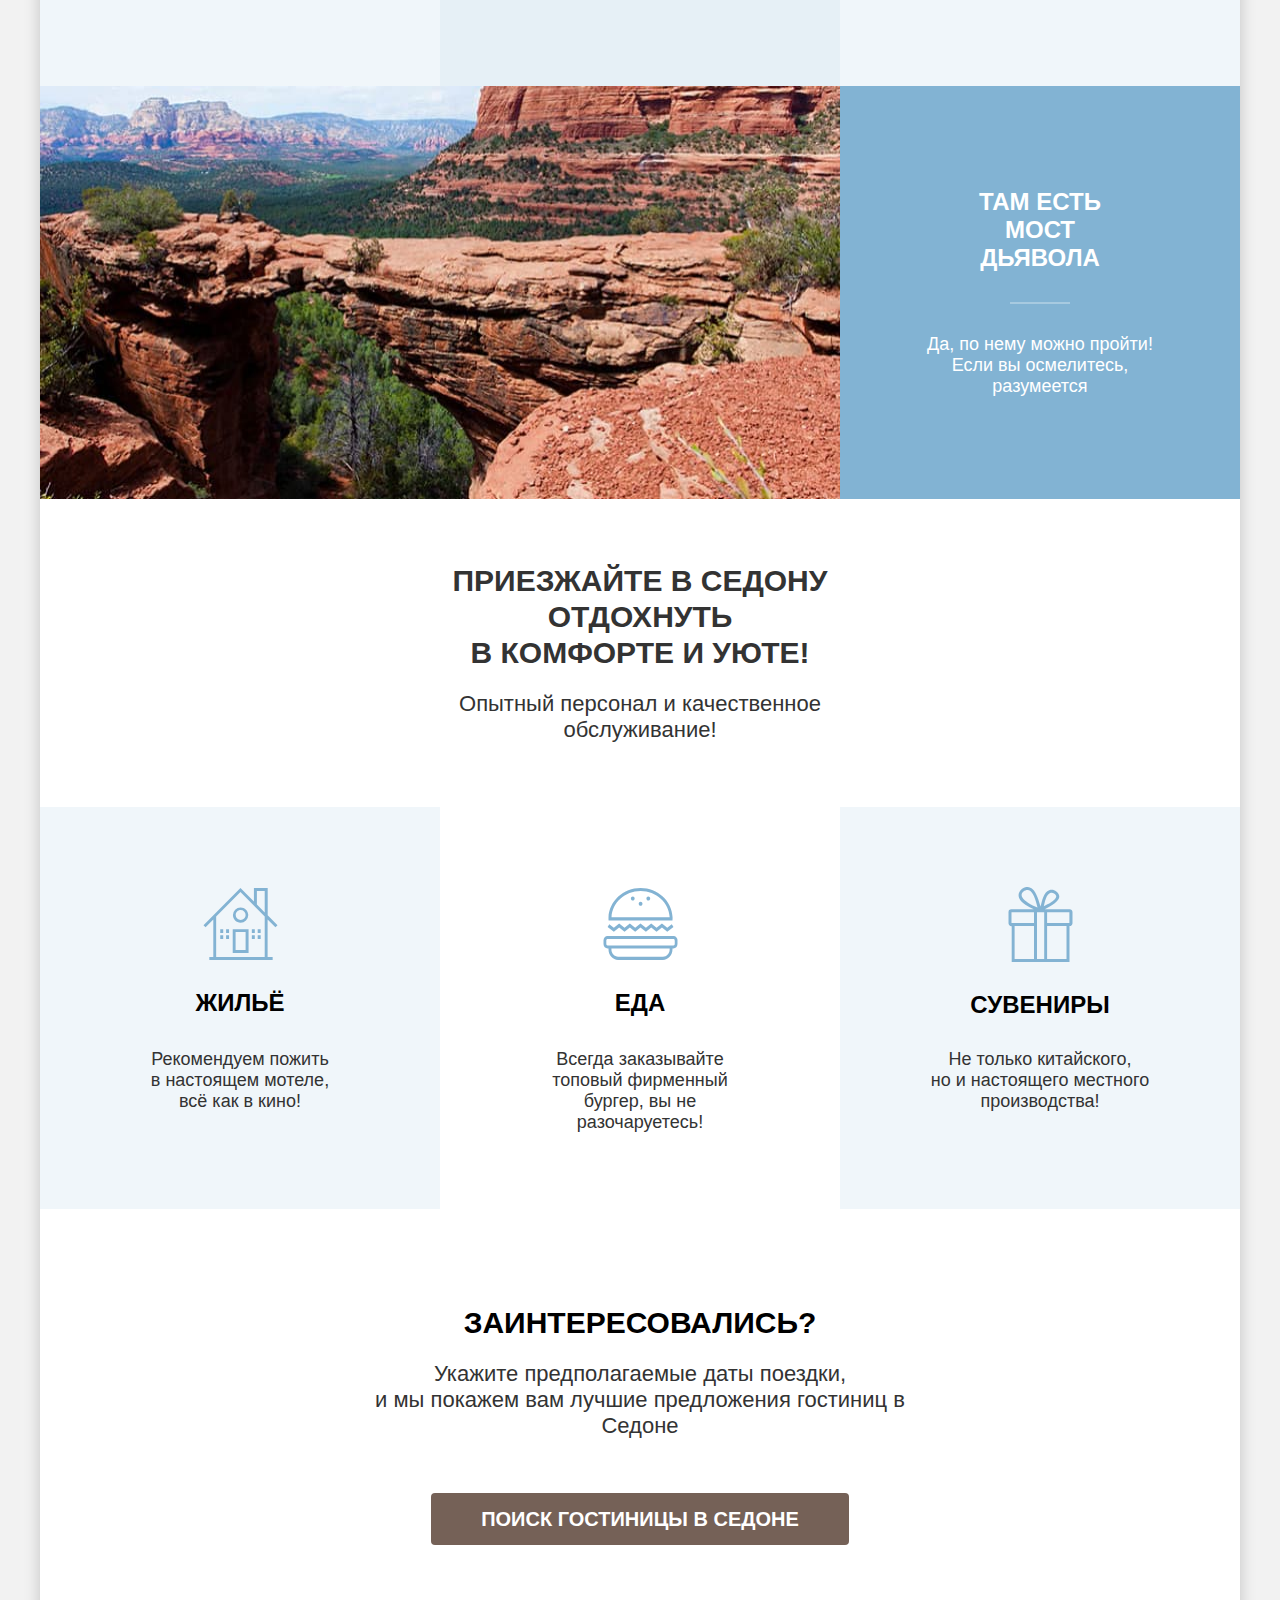
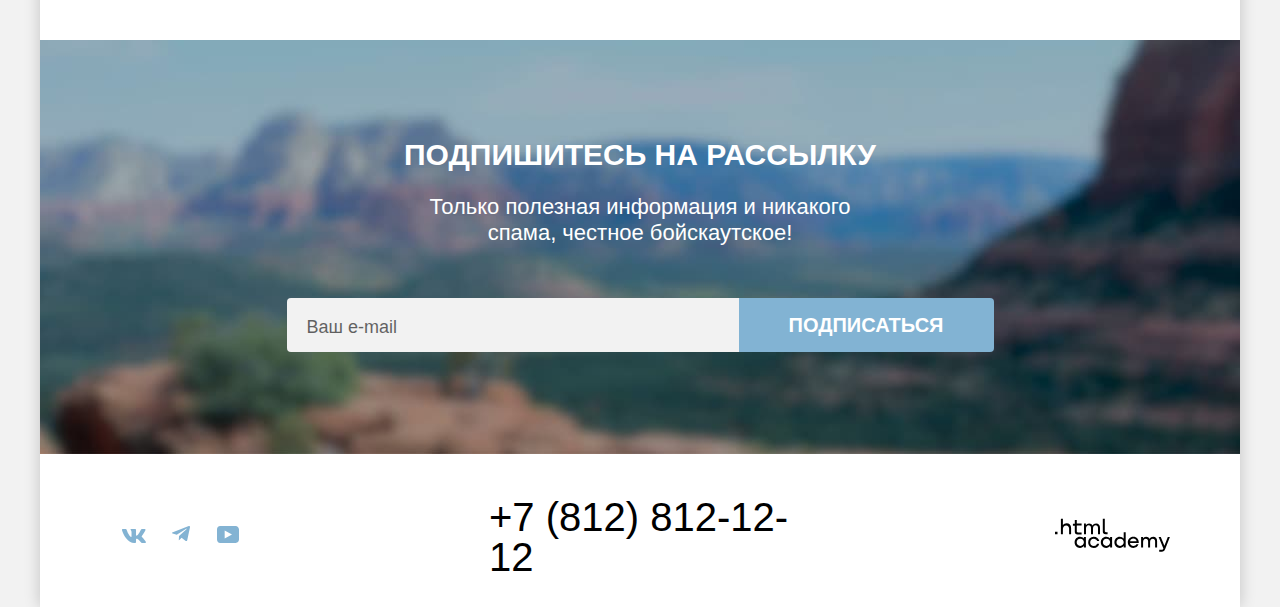
==== commit 46fa2e64: "Merge pull request #16 from Nostradamusx06/master" ====
--- a/index.html
+++ b/index.html
@@ -103,18 +103,18 @@
             <p class="advantage-item-p slogan-p">Опытный персонал и качественное обслуживание!</p>
           </div>
           <ul class="advantage-list">
-            <li class="advantage-item">
-              <img src="images/house.svg" alt="Дом" width="75" height="72" class="advantage-list-img">
+            <li class="advantage-item house-advantage">
+              <span class="visually-hidden">картинка дома</span>
               <h3 class="recommend-h3">Жильё</h3>
               <p class="advantage-item-p">Рекомендуем пожить в&nbsp;настоящем мотеле, всё&nbsp;как&nbsp;в кино!</p>
             </li>
-            <li class="advantage-item">
-              <img src="images/food.svg" alt="Бургер" width="75" height="72" class="advantage-list-img">
+            <li class="advantage-item food-advantage">
+              <span class="visually-hidden">картинка бургера</span>
               <h3 class="recommend-h3">Еда</h3>
               <p class="advantage-item-p">Всегда заказывайте<br>топовый фирменный бургер, вы не разочаруетесь!</p>
             </li>
-            <li class="advantage-item">
-              <img src="images/present.svg" alt="Подарок" width="64" height="76" class="advantage-list-img">
+            <li class="advantage-item souvenir-advantage">
+              <span class="visually-hidden">картинка подарка</span>
               <h3 class="recommend-h3 souvenir">Сувениры</h3>
               <p class="advantage-item-p">Не только китайского, но&nbsp;и&nbsp;настоящего местного производства!</p>
             </li>
@@ -178,7 +178,7 @@
             </a>
           </li>
         </ul>
-        <address class=”phone”>
+        <address class="phone">
           <a class="phone-link" href="tel:+78128121212">+7 (812) 812-12-12</a>
         </address>
         <a href="https://htmlacademy.ru/" class="logo-htmlacademy">
@@ -224,7 +224,7 @@
                   <input class="number-passenger input-adults" type="number" value="2" name="firm-storе" required>
                 </label>
                 <label class="booking-form-button">
-                  <button class="minus-button" type="button">
+                  <button class="minus-button" type="button" aria-label="уменьшить количество">
                     <svg class="minus-button-img" width="14" height="2" viewBox="0 0 14 2" fill="none"
                       xmlns="http://www.w3.org/2000/svg">
                       <path d="M0 0L0 2L14 2V0L0 0Z" fill="#756157" fill-opacity="0.3" />
@@ -232,7 +232,7 @@
                   </button>
                 </label>
                 <label class="booking-form-button">
-                  <button class="plus-button" type="button">
+                  <button class="plus-button" type="button" aria-label="увеличить количество">
                     <svg class="plus-button-img" width="14" height="14" viewBox="0 0 14 14" fill="none"
                       xmlns="http://www.w3.org/2000/svg">
                       <path d="M14 6H8V0H6V6H0V8H6V14H8V8H14V6Z" fill="#756157" fill-opacity="0.3" />
@@ -240,43 +240,41 @@
                   </button>
                 </label>
               </p>
-              <div class="field auth-form-user-options">
-                <span class="form-label">
-                  <span class="booking-form-input control">
-                    <span class="control-label children">Дети:</span>
-                    <input class="number-passenger" value="2" type="number" name="firm-storе" required>
-                    <label class="booking-form-button">
-                      <button class="minus-button-child" type="button">
-                        <svg class="minus-button-icon" width="14" height="2" viewBox="0 0 14 2" fill="none"
-                          xmlns="http://www.w3.org/2000/svg">
-                          <path d="M0 0L0 2L14 2V0L0 0Z" fill="#756157" fill-opacity="0.3" />
-                        </svg>
-                      </button>
-                    </label>
-                    <label class="booking-form-button">
-                      <button class="plus-button-child" type="button">
-                        <svg class="plus-button-icon" width="14" height="14" viewBox="0 0 14 14" fill="none"
-                          xmlns="http://www.w3.org/2000/svg">
-                          <path d="M14 6H8V0H6V6H0V8H6V14H8V8H14V6Z" fill="#756157" fill-opacity="0.3" />
-                        </svg>
-                      </button>
-                    </label>
-                    <span class="tooltip">
-                      <button class="tooltip-toggle" type="button" aria-labelledby="tooltip-label-date">
-                        <svg class="tooltip-icon" width="2" height="12" viewBox="0 0 2 12" fill="white"
-                          xmlns="http://www.w3.org/2000/svg">
-                          <path fill-rule="evenodd" clip-rule="evenodd" d="M0 0H2V2H0V0ZM2 12H0V3H2V12Z" />
-                        </svg>
-                      </button>
-                      <span class="tooltip-text" role="tooltip" id="tooltip-label-date">Укажите количество детей,
-                        которые будут с вами, возраст которых от 6 до 18 лет. Дети до 6 лет размещаются
-                        бесплатно.</span>
-                    </span>
-                  </span>
+              <p class="field auth-form-user-options">
+                <label class="booking-form-input control">
+                  <span class="control-label children">Дети:</span>
+                  <input class="number-passenger" value="2" type="number" name="firm-storе" required>
+                </label>
+                <label class="booking-form-button">
+                  <button class="minus-button-child" type="button" aria-label="уменьшить количество">
+                    <svg class="minus-button-icon" width="14" height="2" viewBox="0 0 14 2" fill="none"
+                      xmlns="http://www.w3.org/2000/svg">
+                      <path d="M0 0L0 2L14 2V0L0 0Z" fill="#756157" fill-opacity="0.3" />
+                    </svg>
+                  </button>
+                </label>
+                <label class="booking-form-button">
+                  <button class="plus-button-child" type="button" aria-label="увеличить количество">
+                    <svg class="plus-button-icon" width="14" height="14" viewBox="0 0 14 14" fill="none"
+                      xmlns="http://www.w3.org/2000/svg">
+                      <path d="M14 6H8V0H6V6H0V8H6V14H8V8H14V6Z" fill="#756157" fill-opacity="0.3" />
+                    </svg>
+                  </button>
+                </label>
+                <span class="tooltip">
+                  <button class="tooltip-toggle" type="button" aria-labelledby="tooltip-label-date">
+                    <svg class="tooltip-icon" width="2" height="12" viewBox="0 0 2 12" fill="white"
+                      xmlns="http://www.w3.org/2000/svg">
+                      <path fill-rule="evenodd" clip-rule="evenodd" d="M0 0H2V2H0V0ZM2 12H0V3H2V12Z" />
+                    </svg>
+                  </button>
+                  <span class="tooltip-text" role="tooltip" id="tooltip-label-date">Укажите количество детей,
+                    которые будут с вами, возраст которых от 6 до 18 лет. Дети до 6 лет размещаются
+                    бесплатно.</span>
                 </span>
-              </div>
-            </div>
-            <button class="booking-form-search" type="submit">Найти</button>
+              </p>
+            </div>
+            <a class="booking-form-search" href="#">Найти</a>
           </form>
         </section>
       </div>
--- a/styles/styles.css
+++ b/styles/styles.css
@@ -279,6 +279,7 @@
   .advantage-photo-wrapper {
     display: flex;
     flex-direction: row;
+    background-color: #82b3d3;
   }
 
   .advantage-photo-wrapper .advantage-item {
@@ -292,6 +293,12 @@
     display: flex;
     flex-wrap: wrap;
     flex-direction: row;
+  }
+
+  .advantage-item {
+    background-color: #82b3d3;
+    width: 400px;
+    text-align: center;
   }
 
   .advantage-card-wrapper .advantage-item {
@@ -305,14 +312,8 @@
     background-color: rgba(131, 179, 211, 0.2);
   }
 
-  .advantage-item {
-    background-color: #82b3d3;
-    position: relative;
-    min-width: 230px;
-    padding: 112.5px 85px;
-  }
-
   .advantage-text-wrapper {
+    box-sizing: border-box;
     position: relative;
     width: 400px;
     padding: 102px 85px;
@@ -328,7 +329,17 @@
   }
 
   .advantage-img {
-    display: inherit;
+    position: relative;
+    width: 800px;
+    padding: 0;
+    margin: 0;
+  }
+
+  .advantage-img img {
+    position: absolute;
+    transform: translateX(-50%);
+    height: 100%;
+    left: 50%;
   }
 
   .advantage-h3 {
@@ -374,7 +385,7 @@
   .slogan {
     background-color: #ffffff;
     padding: 64px 347.5px;
-    position: inherit;
+    width: inherit;
   }
 
   .slogan-name {
@@ -393,11 +404,36 @@
     margin: 0;
   }
 
-  .advantage-list .advantage-item {
-    padding: 80px 85px 81px 85px;
+  .house-advantage {
+    background-image: url("../images/house.svg");
+    background-repeat: no-repeat;
+    background-size: 75px 72px;
+    background-position: 50% 81px;
+  }
+
+  .food-advantage {
+    background-image: url("../images/food.svg");
+    background-repeat: no-repeat;
+    background-size: 75px 72px;
+    background-position: 50% 81px;
+  }
+
+  .souvenir-advantage {
+    background-image: url("../images/present.svg");
+    background-repeat: no-repeat;
+    background-size: 65px 75px;
+    background-position: 50% 80px;
+  }
+
+  .house-advantage,
+  .food-advantage,
+  .souvenir-advantage {
+    padding: 76px 85px;
+    ;
     max-width: 230px;
+    min-height: 233px;
     position: inherit;
-    background: rgba(131, 179, 211, 0.12);
+    background-color: rgba(131, 179, 211, 0.12);
   }
 
   .advantage-list .advantage-item:nth-child(2n) {
@@ -412,12 +448,6 @@
     list-style: none;
   }
 
-  .advantage-list-img {
-    display: block;
-    margin: 0 auto;
-    margin-bottom: 30px;
-  }
-
   .recommend-h3 {
     font-weight: 700;
     font-size: 24px;
@@ -425,13 +455,11 @@
     text-align: center;
     text-transform: uppercase;
     color: #000000;
-    margin: 0;
-    margin-bottom: 32px;
+    margin: 106px 0 32px;
   }
 
   .souvenir {
-    margin-top: -2px;
-    margin-bottom: 28px;
+    margin: 108px 0 30px;
   }
 
   .advantage-list p {
@@ -445,7 +473,7 @@
     display: flex;
     flex-direction: column;
     width: 592px;
-    padding: 94.5px 304px;
+    padding: 95.5px 304px;
     align-items: center;
     margin: 0 auto;
   }
@@ -532,7 +560,7 @@
     text-transform: uppercase;
     color: #ffffff;
     text-align: center;
-    margin-bottom: 19px;
+    margin-bottom: 21px;
   }
 
   .subscribe-description {
@@ -542,16 +570,17 @@
     line-height: 26px;
     text-align: center;
     color: #ffffff;
-    margin-bottom: 54.3px;
+    margin-bottom: 52.3px;
   }
 
   .subscribe-catalog-title {
     color: #000000;
+    margin-bottom: 20px;
   }
 
   .subscribe-catalog-description {
     color: #333333;
-    margin-bottom: 53.1px;
+    margin-bottom: 53.3px;
   }
 
   .subscribe-form {
@@ -616,6 +645,8 @@
     justify-content: space-between;
     align-items: center;
     width: 1060px;
+    min-height: 50px;
+    gap: 229px;
     margin: 0 auto;
     padding: 43px 70px 30px 70px;
   }
@@ -625,10 +656,9 @@
     align-items: center;
     flex-wrap: wrap;
     margin: 0;
-    margin-right: auto;
     padding: 0;
     list-style: none;
-    width: 156px;
+    width: 148px;
   }
 
   .social-link {
@@ -657,12 +687,15 @@
   }
 
   .logo-htmlacademy {
-    margin-left: auto;
     width: 115px;
   }
 
+  .phone {
+    max-width: 335px;
+  }
+
   .footer .phone-link {
-    padding: 14px 12px 14px 0;
+    padding: 14px 4px 14px 0;
     font-size: 40px;
     line-height: 40px;
     color: #000000;
@@ -706,9 +739,9 @@
     background-color: #6a8cb2;
     background-repeat: no-repeat;
     background-size: cover;
-    padding: 35px 70px 58px;
+    padding: 34px 70px 58px;
     color: #ffffff;
-    margin-bottom: 50px;
+    margin-bottom: 31px;
   }
 
   .filter-h1 {
@@ -723,7 +756,7 @@
   .breadcrumbs {
     display: flex;
     flex-wrap: wrap;
-    margin-bottom: 38px;
+    margin-bottom: 39px;
     gap: 10px;
   }
 
@@ -731,7 +764,6 @@
     font-size: 16px;
     color: #ffffff;
   }
-
 
   .breadcrumbs-link,
   .breadcrumbs-link:focus {
@@ -905,18 +937,18 @@
     position: absolute;
     top: 13px;
     right: 20px;
-    color: #0000001d;
+    color: rgba(0, 0, 0, 0.11);
     font-family: inherit;
     font-weight: 400;
     font-size: 18px;
     line-height: 24px;
   }
 
-  .price-form-one {
+  .price-form-first {
     border-radius: 4px 0 0 4px;
   }
 
-  .price-form-two {
+  .price-form-second {
     border-radius: 0 4px 4px 0;
   }
 
@@ -945,7 +977,7 @@
     background-color: rgba(255, 255, 255, 0.14);
     width: 287px;
     height: 4px;
-    margin-top: 25px;
+    margin-top: 44px;
   }
 
   .range-bar {
@@ -1045,9 +1077,15 @@
 
   .catalog-header-wrapper {
     display: flex;
+    position: relative;
     width: 1060px;
-    height: 49px;
-    margin-bottom: 40px;
+    min-height: 49px;
+    margin-bottom: 21px;
+  }
+
+  .catalog-sorting {
+    display: flex;
+    align-items: center;
   }
 
   .catalog-header-h2 {
@@ -1056,13 +1094,13 @@
     font-size: 30px;
     line-height: 36px;
     text-transform: uppercase;
-  }
-
-  .catalog-sorting {
-    display: flex;
-    min-width: 522px;
-    margin-left: auto;
-    align-items: center;
+    width: 380px;
+  }
+
+  .sorting-container {
+    position: absolute;
+    right: 230px;
+    top: 17px;
   }
 
   .select-list {
@@ -1099,21 +1137,44 @@
     display: flex;
     flex-wrap: wrap;
     list-style: none;
-    gap: 9px;
-    margin: 0;
-    margin-left: auto;
+    align-items: center;
+    min-width: 160px;
+    max-width: 230px;
+    gap: 11px;
+    margin: 0;
+    margin-left: 520px;
     padding: 0;
   }
 
   .layout-button {
     background: none;
-    padding: 14px;
+    padding: 22px 21px;
     cursor: pointer;
     border: 2px solid #e5e5e5;
     border-radius: 4px;
     transition: ease-in-out 0.3s;
   }
 
+  .grid-button {
+    background-image: url("../images/grid-icon.svg");
+    background-repeat: no-repeat;
+    background-size: 16px 14px;
+    background-position: center;
+  }
+
+  .caption-button {
+    background-image: url("../images/caption-icon.svg");
+    background-repeat: no-repeat;
+    background-size: 16px 14px;
+    background-position: center;
+  }
+
+  .list-button {
+    background-image: url("../images/list-icon.svg");
+    background-repeat: no-repeat;
+    background-size: 16px 14px;
+    background-position: center;
+  }
 
   .current-layout,
   .layout-button:hover,
@@ -1135,7 +1196,6 @@
     padding: 0;
     list-style: none;
     margin: 0;
-    margin-top: -2px;
     margin-bottom: 83px;
   }
 
@@ -1285,7 +1345,7 @@
     list-style: none;
     margin: 0;
     padding: 0;
-    margin-top: -4px;
+    margin-top: -6px;
     margin-bottom: 60px;
   }
 
@@ -1372,7 +1432,7 @@
 
   .modal-booking {
     box-sizing: border-box;
-    min-width: 717px;
+    width: 717px;
     min-height: 448px;
     padding: 55px 70px 59px;
   }
@@ -1579,7 +1639,7 @@
     position: absolute;
     border: none;
     background-color: transparent;
-    top: -38px;
+    top: -14px;
     right: 79px;
     cursor: pointer;
   }
@@ -1588,7 +1648,7 @@
     position: absolute;
     border: none;
     background-color: transparent;
-    top: -33px;
+    top: -10px;
     right: 7px;
     cursor: pointer;
   }
@@ -1617,8 +1677,8 @@
     box-sizing: border-box;
     border-radius: 26px;
     border: none;
-    top: 1px;
-    right: 229px;
+    top: 358px;
+    right: 298px;
     padding: 7px 12px;
   }
 
@@ -1630,7 +1690,7 @@
   }
 
   .children {
-    margin-right: 82px;
+    margin-right: 80px;
   }
 
   .tooltip-text {
@@ -1644,8 +1704,8 @@
     background-color: #333333;
     box-shadow: 0 15px 30px 0 rgba(0, 0, 0, 0.3);
     color: #ffffff;
-    top: 42px;
-    right: 114px;
+    top: 399px;
+    right: 184px;
     z-index: 1;
     padding: 21px 18px 22px 23px;
   }
